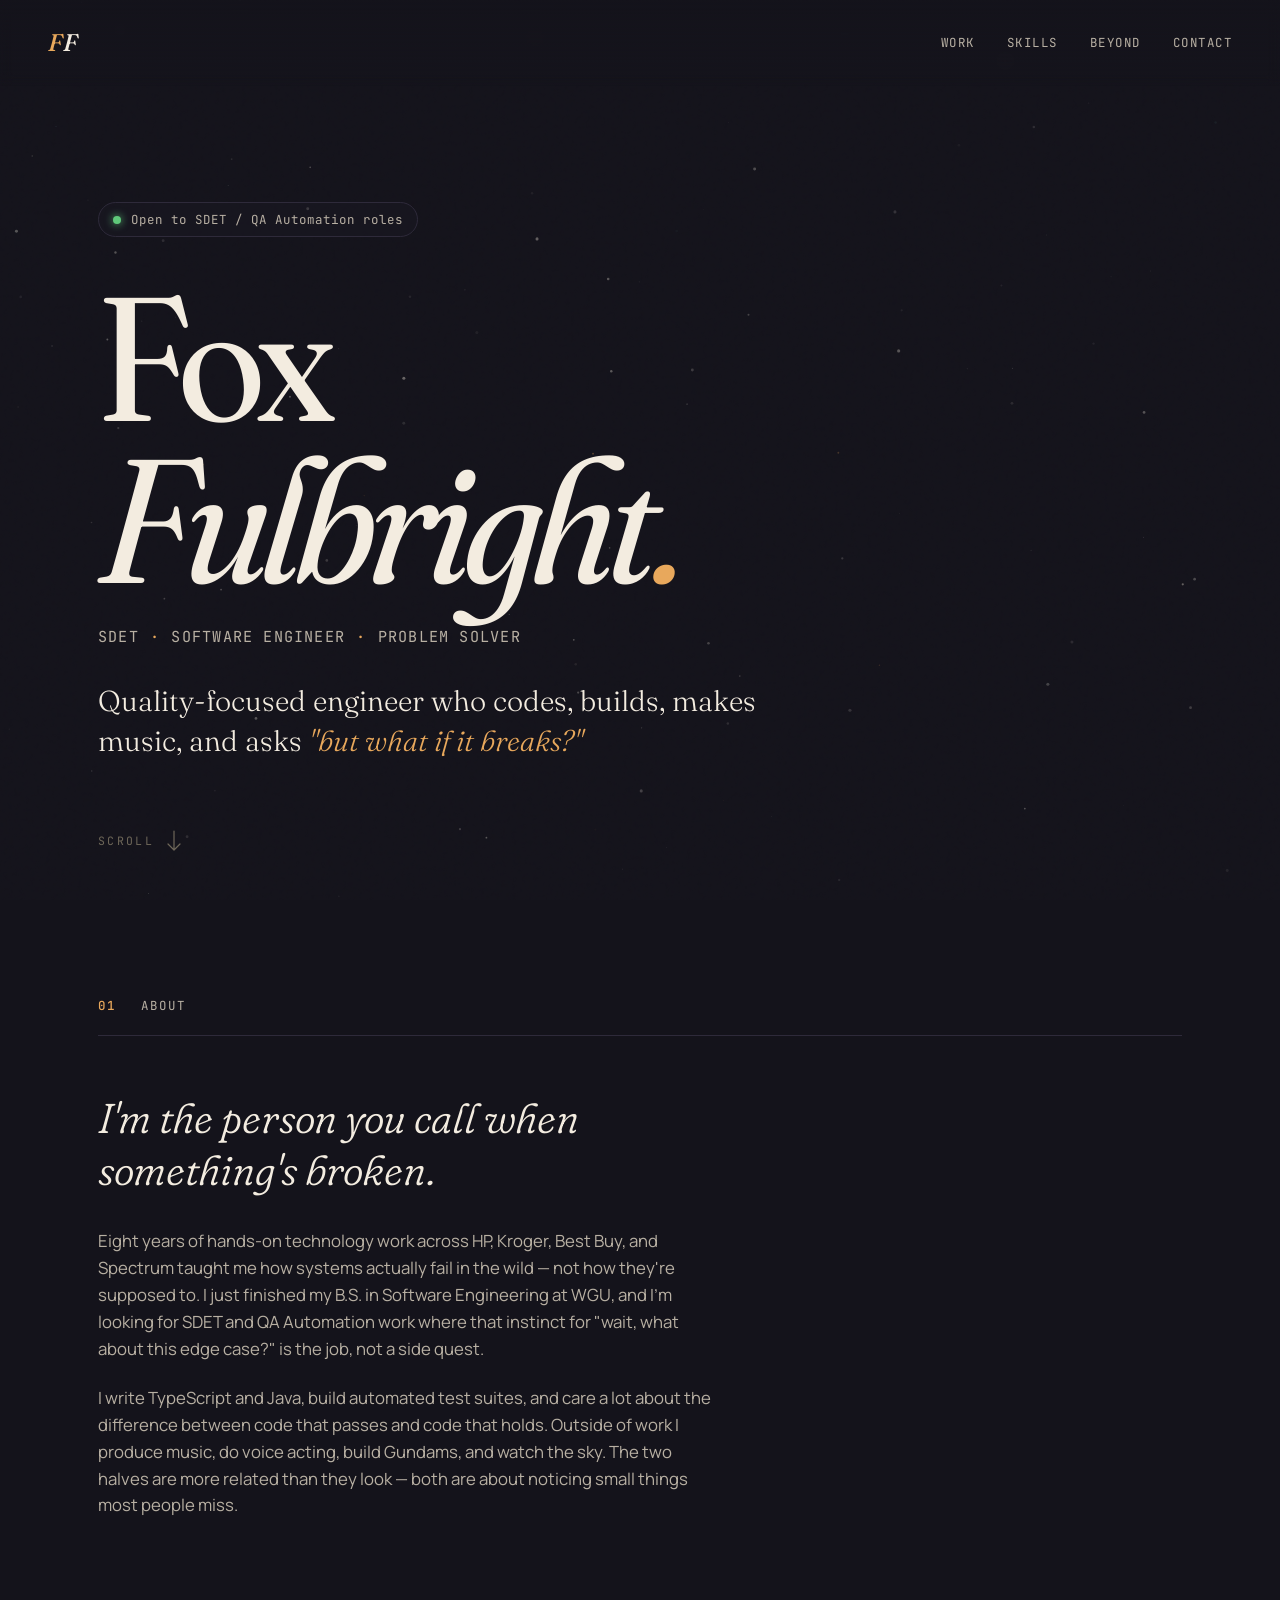
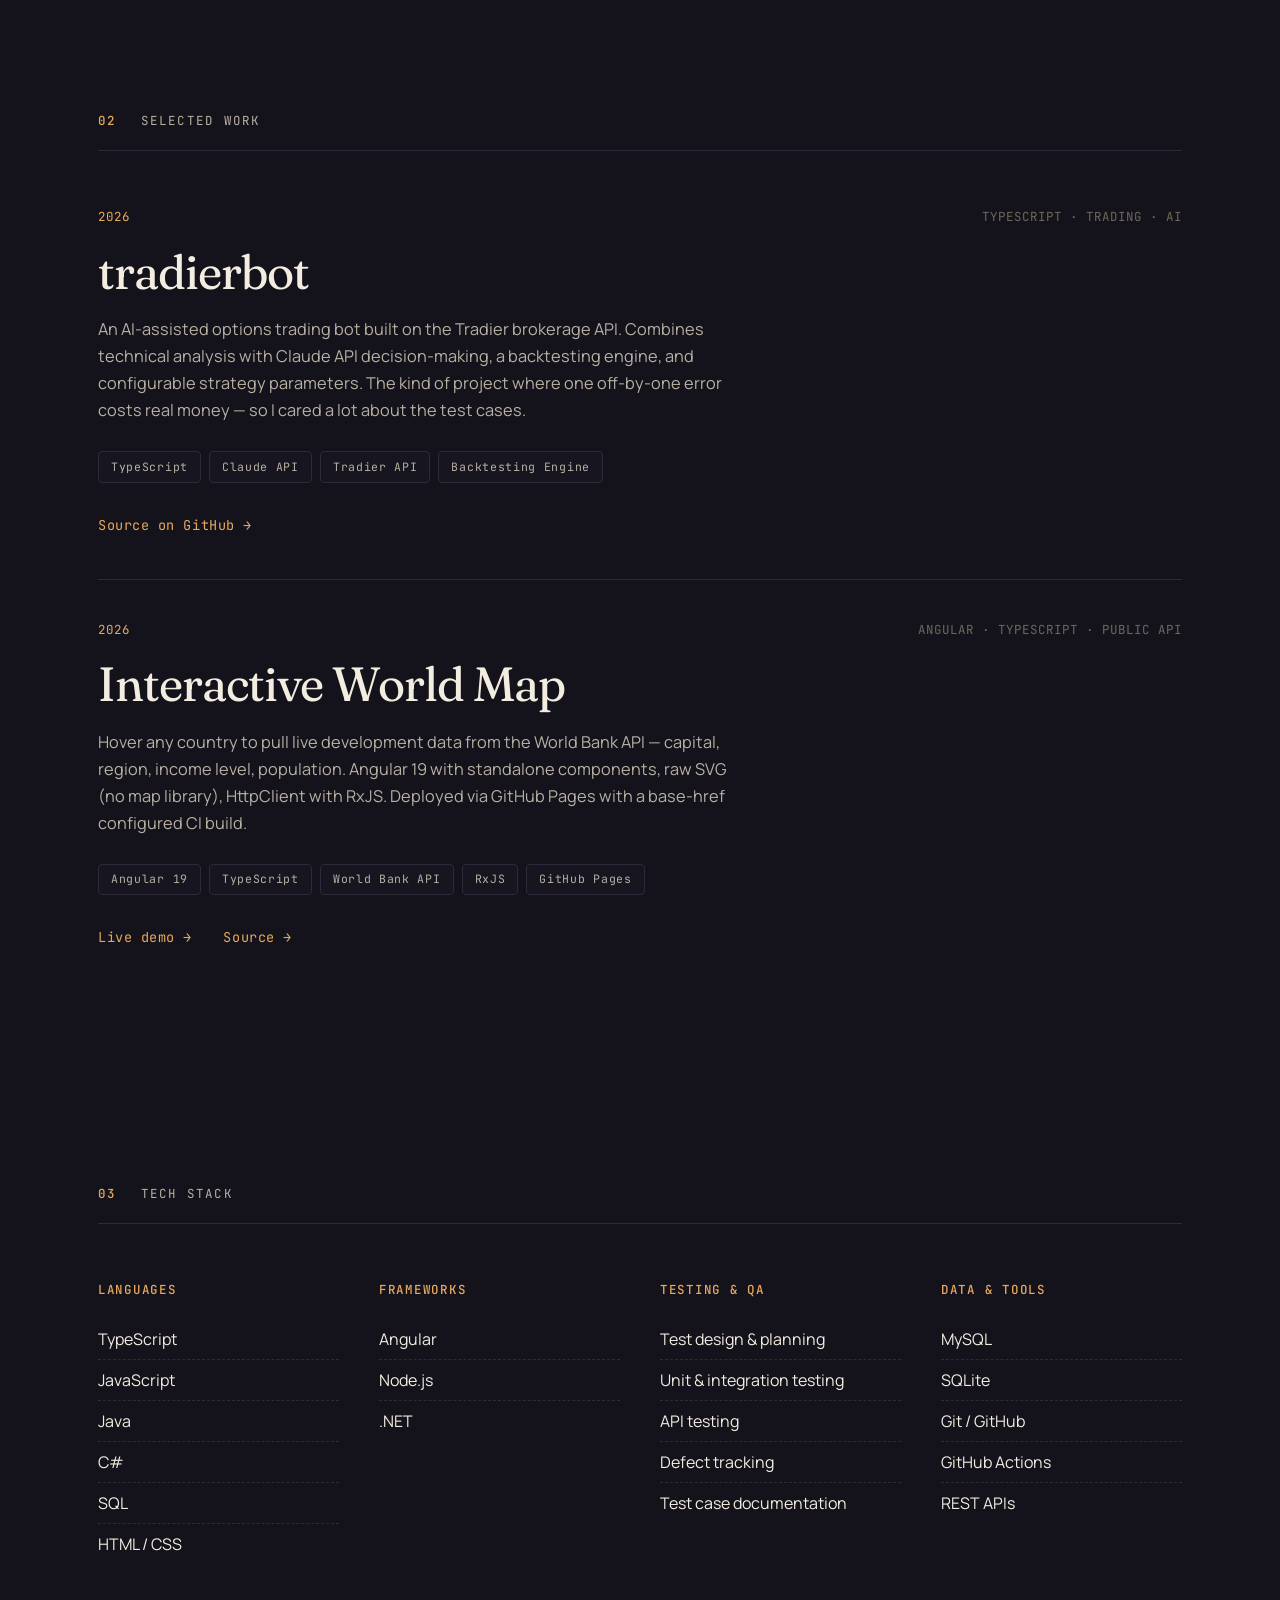
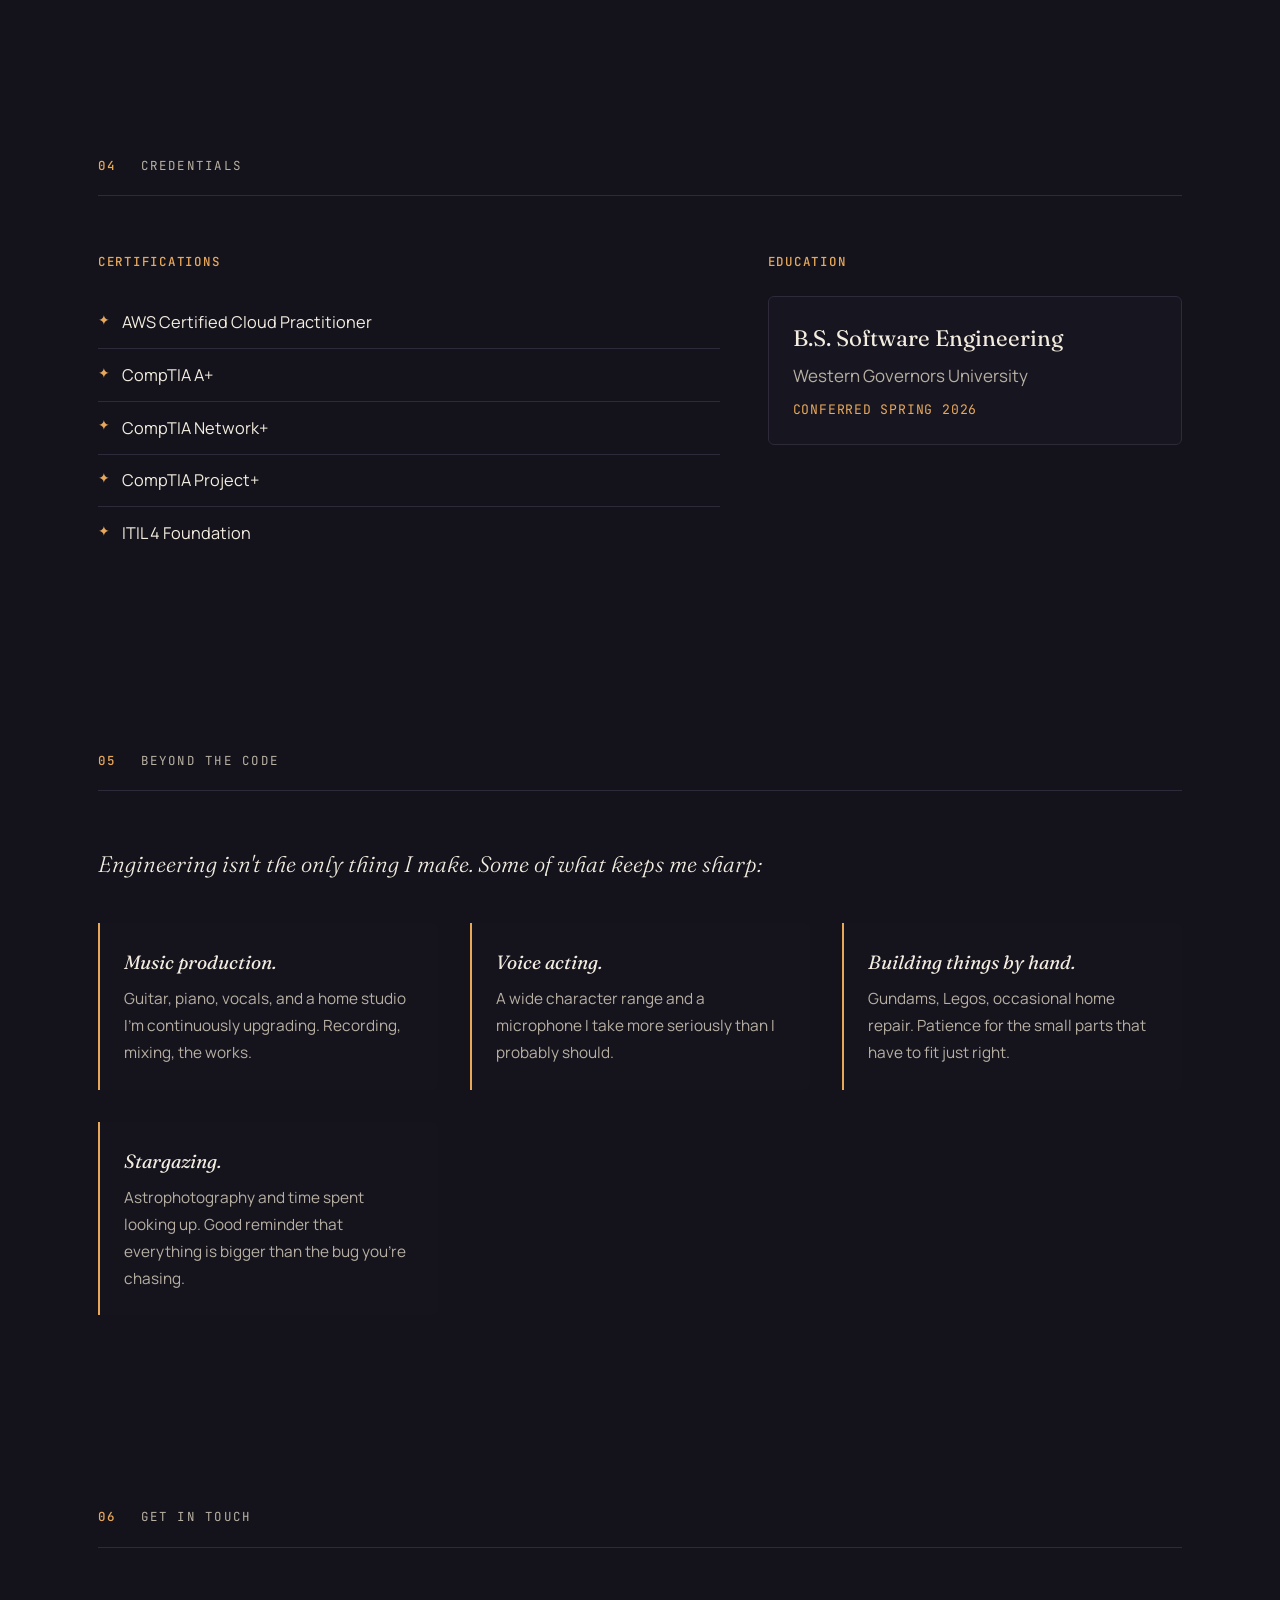
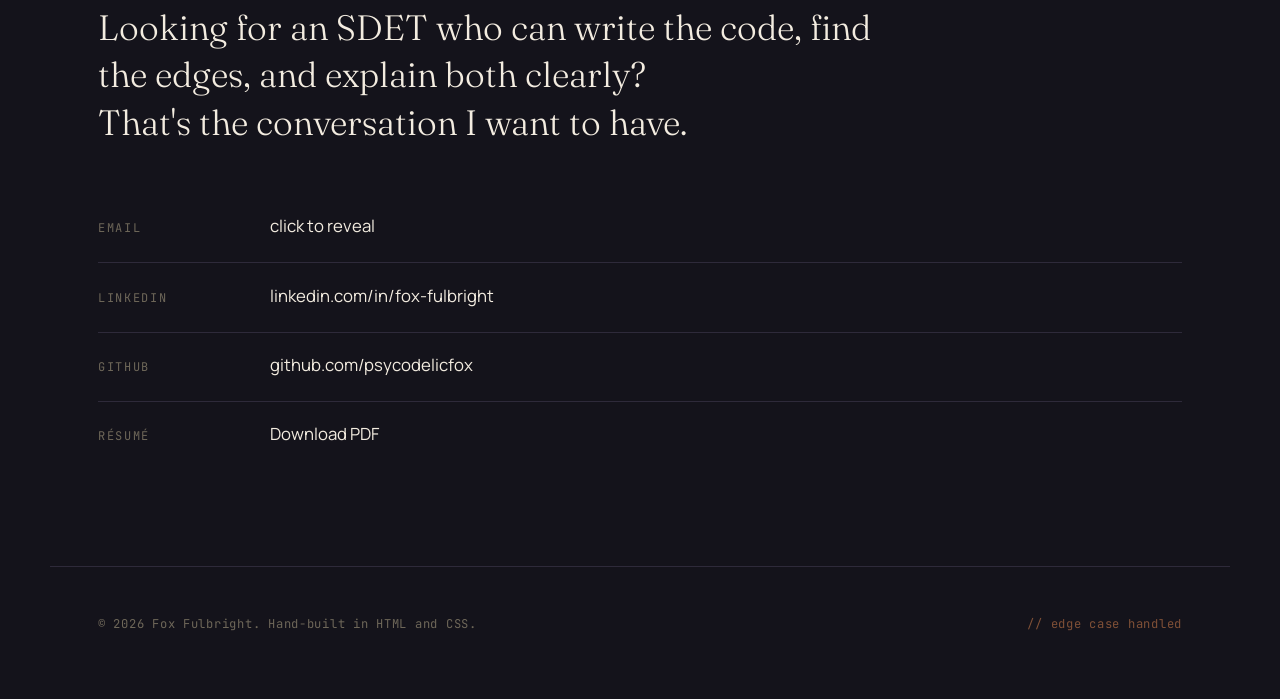
==== index.html @ 72cc8d47 "Initial commit: portfolio site" ====
<!DOCTYPE html>
<html lang="en">
<head>
<meta charset="UTF-8">
<meta name="viewport" content="width=device-width, initial-scale=1.0">
<title>Fox Fulbright — SDET & Software Engineer</title>
<meta name="description" content="Fox Fulbright — SDET, Software Engineer, and problem solver. Currently looking for SDET / QA Automation roles. Based in Kentucky, open to remote.">
<meta name="author" content="Fox Fulbright">

<!-- Open Graph for shares -->
<meta property="og:title" content="Fox Fulbright — SDET & Software Engineer">
<meta property="og:description" content="Quality-focused engineer who codes, builds, makes music, and asks 'but what if it breaks?'">
<meta property="og:type" content="website">
<meta property="og:url" content="https://psycodelicfox.github.io/">

<link rel="preconnect" href="https://fonts.googleapis.com">
<link rel="preconnect" href="https://fonts.gstatic.com" crossorigin>
<link href="https://fonts.googleapis.com/css2?family=Fraunces:ital,opsz,wght,SOFT,WONK@0,9..144,300..700,0..100,0..1;1,9..144,300..700,0..100,0..1&family=Manrope:wght@300;400;500;600;700&family=JetBrains+Mono:wght@400;500&display=swap" rel="stylesheet">

<link rel="stylesheet" href="style.css">
</head>
<body>

<div class="grain" aria-hidden="true"></div>
<canvas id="stars" aria-hidden="true"></canvas>

<header class="site-header">
  <a href="#" class="mark"><span>F</span>F</a>
  <nav>
    <a href="#work">Work</a>
    <a href="#skills">Skills</a>
    <a href="#beyond">Beyond</a>
    <a href="#contact">Contact</a>
  </nav>
</header>

<main>

<!-- HERO -->
<section class="hero">
  <div class="hero-status">
    <span class="dot"></span>
    Open to SDET / QA Automation roles
  </div>
  <h1 class="hero-name">
    <span class="line">Fox</span>
    <span class="line">Fulbright<span class="period">.</span></span>
  </h1>
  <p class="hero-roles">
    <span>SDET</span><span class="sep">·</span><span>Software Engineer</span><span class="sep">·</span><span>Problem Solver</span>
  </p>
  <p class="hero-tagline">
    Quality-focused engineer who codes, builds, makes music, and asks
    <em>"but what if it breaks?"</em>
  </p>
  <div class="hero-scroll">
    <span>scroll</span>
    <svg width="14" height="22" viewBox="0 0 14 22" fill="none" xmlns="http://www.w3.org/2000/svg" aria-hidden="true">
      <path d="M7 1V20M7 20L1 14M7 20L13 14" stroke="currentColor" stroke-width="1.2" stroke-linecap="round"/>
    </svg>
  </div>
</section>

<!-- ABOUT -->
<section class="about" id="about">
  <div class="section-label">
    <span class="num">01</span>
    <span>About</span>
  </div>
  <div class="about-body">
    <p class="lede">
      I'm the person you call when something's broken.
    </p>
    <p>
      Eight years of hands-on technology work across HP, Kroger, Best Buy, and Spectrum taught me how systems actually fail in the wild — not how they're supposed to. I just finished my B.S. in Software Engineering at WGU, and I'm looking for SDET and QA Automation work where that instinct for "wait, what about this edge case?" is the job, not a side quest.
    </p>
    <p>
      I write TypeScript and Java, build automated test suites, and care a lot about the difference between code that passes and code that holds. Outside of work I produce music, do voice acting, build Gundams, and watch the sky. The two halves are more related than they look — both are about noticing small things most people miss.
    </p>
  </div>
</section>

<!-- WORK -->
<section class="work" id="work">
  <div class="section-label">
    <span class="num">02</span>
    <span>Selected Work</span>
  </div>

  <article class="project">
    <div class="project-meta">
      <span class="project-year">2026</span>
      <span class="project-tag">TypeScript · Trading · AI</span>
    </div>
    <h3 class="project-title">tradierbot</h3>
    <p class="project-blurb">
      An AI-assisted options trading bot built on the Tradier brokerage API. Combines technical analysis with Claude API decision-making, a backtesting engine, and configurable strategy parameters. The kind of project where one off-by-one error costs real money — so I cared a lot about the test cases.
    </p>
    <ul class="project-stack">
      <li>TypeScript</li>
      <li>Claude API</li>
      <li>Tradier API</li>
      <li>Backtesting Engine</li>
    </ul>
    <div class="project-links">
      <a href="https://github.com/psycodelicfox/tradierbot" class="link-arrow">Source on GitHub <span>→</span></a>
    </div>
  </article>

  <article class="project">
    <div class="project-meta">
      <span class="project-year">2026</span>
      <span class="project-tag">Angular · TypeScript · Public API</span>
    </div>
    <h3 class="project-title">Interactive World Map</h3>
    <p class="project-blurb">
      Hover any country to pull live development data from the World Bank API — capital, region, income level, population. Angular 19 with standalone components, raw SVG (no map library), HttpClient with RxJS. Deployed via GitHub Pages with a base-href configured CI build.
    </p>
    <ul class="project-stack">
      <li>Angular 19</li>
      <li>TypeScript</li>
      <li>World Bank API</li>
      <li>RxJS</li>
      <li>GitHub Pages</li>
    </ul>
    <div class="project-links">
      <a href="https://psycodelicfox.github.io/interactive-world-map/" class="link-arrow">Live demo <span>→</span></a>
      <a href="https://github.com/psycodelicfox/interactive-world-map" class="link-arrow">Source <span>→</span></a>
    </div>
  </article>
</section>

<!-- SKILLS -->
<section class="skills" id="skills">
  <div class="section-label">
    <span class="num">03</span>
    <span>Tech Stack</span>
  </div>
  <div class="skills-grid">
    <div class="skill-col">
      <h4>Languages</h4>
      <ul>
        <li>TypeScript</li>
        <li>JavaScript</li>
        <li>Java</li>
        <li>C#</li>
        <li>SQL</li>
        <li>HTML / CSS</li>
      </ul>
    </div>
    <div class="skill-col">
      <h4>Frameworks</h4>
      <ul>
        <li>Angular</li>
        <li>Node.js</li>
        <li>.NET</li>
      </ul>
    </div>
    <div class="skill-col">
      <h4>Testing & QA</h4>
      <ul>
        <li>Test design &amp; planning</li>
        <li>Unit &amp; integration testing</li>
        <li>API testing</li>
        <li>Defect tracking</li>
        <li>Test case documentation</li>
      </ul>
    </div>
    <div class="skill-col">
      <h4>Data & Tools</h4>
      <ul>
        <li>MySQL</li>
        <li>SQLite</li>
        <li>Git / GitHub</li>
        <li>GitHub Actions</li>
        <li>REST APIs</li>
      </ul>
    </div>
  </div>
</section>

<!-- CERTS + EDUCATION -->
<section class="credentials" id="credentials">
  <div class="section-label">
    <span class="num">04</span>
    <span>Credentials</span>
  </div>
  <div class="credentials-wrap">
    <div class="credentials-col">
      <h4>Certifications</h4>
      <ul class="cert-list">
        <li><span class="cert-name">AWS Certified Cloud Practitioner</span></li>
        <li><span class="cert-name">CompTIA A+</span></li>
        <li><span class="cert-name">CompTIA Network+</span></li>
        <li><span class="cert-name">CompTIA Project+</span></li>
        <li><span class="cert-name">ITIL 4 Foundation</span></li>
      </ul>
    </div>
    <div class="credentials-col">
      <h4>Education</h4>
      <div class="edu-block">
        <p class="edu-degree">B.S. Software Engineering</p>
        <p class="edu-school">Western Governors University</p>
        <p class="edu-year">Conferred Spring 2026</p>
      </div>
    </div>
  </div>
</section>

<!-- BEYOND -->
<section class="beyond" id="beyond">
  <div class="section-label">
    <span class="num">05</span>
    <span>Beyond the Code</span>
  </div>
  <div class="beyond-body">
    <p>
      Engineering isn't the only thing I make. Some of what keeps me sharp:
    </p>
    <ul class="beyond-list">
      <li>
        <span class="beyond-label">Music production.</span>
        <span>Guitar, piano, vocals, and a home studio I'm continuously upgrading. Recording, mixing, the works.</span>
      </li>
      <li>
        <span class="beyond-label">Voice acting.</span>
        <span>A wide character range and a microphone I take more seriously than I probably should.</span>
      </li>
      <li>
        <span class="beyond-label">Building things by hand.</span>
        <span>Gundams, Legos, occasional home repair. Patience for the small parts that have to fit just right.</span>
      </li>
      <li>
        <span class="beyond-label">Stargazing.</span>
        <span>Astrophotography and time spent looking up. Good reminder that everything is bigger than the bug you're chasing.</span>
      </li>
    </ul>
  </div>
</section>

<!-- CONTACT -->
<section class="contact" id="contact">
  <div class="section-label">
    <span class="num">06</span>
    <span>Get in Touch</span>
  </div>
  <div class="contact-body">
    <p class="contact-lede">
      Looking for an SDET who can write the code, find the edges, and explain both clearly?
      <br>That's the conversation I want to have.
    </p>
    <ul class="contact-links">
      <li>
        <span class="contact-label">Email</span>
        <a href="#" id="email-link" data-user="foxfulbright+job" data-domain="gmail.com">
          <span class="email-display">click to reveal</span>
        </a>
      </li>
      <li>
        <span class="contact-label">LinkedIn</span>
        <a href="https://www.linkedin.com/in/fox-fulbright" target="_blank" rel="noopener">linkedin.com/in/fox-fulbright</a>
      </li>
      <li>
        <span class="contact-label">GitHub</span>
        <a href="https://github.com/psycodelicfox" target="_blank" rel="noopener">github.com/psycodelicfox</a>
      </li>
      <li>
        <span class="contact-label">Résumé</span>
        <a href="Fox_Fulbright_Resume.pdf" target="_blank" rel="noopener">Download PDF</a>
      </li>
    </ul>
  </div>
</section>

</main>

<footer class="site-footer">
  <p>© <span id="year">2026</span> Fox Fulbright. Hand-built in HTML and CSS.</p>
  <p class="footer-easter">// edge case handled</p>
</footer>

<script src="script.js"></script>
</body>
</html>
---- style.css ----
/* ============================================
   Fox Fulbright — Portfolio
   Editorial × Dusk aesthetic
   ============================================ */

:root {
  /* Dusk palette - warm dark, never pure black */
  --bg: #14131b;
  --bg-elevated: #1c1a26;
  --ink: #f3ece0;
  --ink-dim: #b8b0a3;
  --ink-faint: #6e6759;
  --rule: #2e2a3a;

  /* Accents */
  --amber: #e8a85c;
  --amber-soft: #c97a4a;
  --teal: #6ba8a9;
  --rose: #c98c8c;

  /* Type */
  --display: "Fraunces", "Times New Roman", serif;
  --body: "Manrope", -apple-system, sans-serif;
  --mono: "JetBrains Mono", "Consolas", monospace;

  /* Rhythm */
  --max: 1180px;
  --gutter: clamp(1.25rem, 4vw, 3rem);
}

* { box-sizing: border-box; margin: 0; padding: 0; }

html { scroll-behavior: smooth; }

body {
  font-family: var(--body);
  font-weight: 400;
  font-size: 17px;
  line-height: 1.6;
  color: var(--ink);
  background: var(--bg);
  overflow-x: hidden;
  position: relative;
  min-height: 100vh;
}

::selection { background: var(--amber); color: var(--bg); }

/* Subtle grain overlay */
.grain {
  position: fixed;
  inset: 0;
  pointer-events: none;
  z-index: 1;
  opacity: 0.04;
  background-image: url("data:image/svg+xml,%3Csvg viewBox='0 0 200 200' xmlns='http://www.w3.org/2000/svg'%3E%3Cfilter id='n'%3E%3CfeTurbulence type='fractalNoise' baseFrequency='0.85' numOctaves='2' stitchTiles='stitch'/%3E%3C/filter%3E%3Crect width='100%25' height='100%25' filter='url(%23n)' opacity='0.9'/%3E%3C/svg%3E");
  mix-blend-mode: overlay;
}

/* Starfield canvas - drawn by JS */
#stars {
  position: fixed;
  inset: 0;
  z-index: 0;
  pointer-events: none;
  opacity: 0.5;
}

/* ============================================
   Header
   ============================================ */

.site-header {
  position: fixed;
  top: 0; left: 0; right: 0;
  z-index: 100;
  display: flex;
  justify-content: space-between;
  align-items: center;
  padding: 1.5rem var(--gutter);
  background: linear-gradient(to bottom, rgba(20,19,27,0.85), rgba(20,19,27,0));
  backdrop-filter: blur(6px);
  -webkit-backdrop-filter: blur(6px);
}

.mark {
  font-family: var(--display);
  font-weight: 500;
  font-size: 1.5rem;
  letter-spacing: -0.02em;
  color: var(--ink);
  text-decoration: none;
  font-style: italic;
}

.mark span { color: var(--amber); }

.site-header nav {
  display: flex;
  gap: 2rem;
}

.site-header nav a {
  font-family: var(--mono);
  font-size: 0.78rem;
  text-transform: uppercase;
  letter-spacing: 0.12em;
  color: var(--ink-dim);
  text-decoration: none;
  transition: color 0.25s ease;
}

.site-header nav a:hover { color: var(--amber); }

@media (max-width: 600px) {
  .site-header nav { gap: 1.1rem; }
  .site-header nav a { font-size: 0.7rem; }
}

/* ============================================
   Hero
   ============================================ */

.hero {
  position: relative;
  z-index: 2;
  min-height: 100vh;
  padding: 8rem var(--gutter) 4rem;
  max-width: var(--max);
  margin: 0 auto;
  display: flex;
  flex-direction: column;
  justify-content: center;
}

.hero-status {
  display: inline-flex;
  align-items: center;
  gap: 0.6rem;
  font-family: var(--mono);
  font-size: 0.78rem;
  letter-spacing: 0.08em;
  color: var(--ink-dim);
  margin-bottom: 2.5rem;
  padding: 0.4rem 0.9rem;
  border: 1px solid var(--rule);
  border-radius: 999px;
  width: fit-content;
  background: rgba(28,26,38,0.4);
  animation: fadeUp 0.7s ease 0.1s both;
}

.dot {
  width: 8px;
  height: 8px;
  background: #5fc97a;
  border-radius: 50%;
  box-shadow: 0 0 8px #5fc97a;
  animation: pulse 2s ease-in-out infinite;
}

@keyframes pulse {
  0%, 100% { opacity: 1; }
  50% { opacity: 0.4; }
}

.hero-name {
  font-family: var(--display);
  font-weight: 400;
  font-size: clamp(4rem, 14vw, 11rem);
  line-height: 0.92;
  letter-spacing: -0.04em;
  color: var(--ink);
  margin-bottom: 1.5rem;
  font-variation-settings: "SOFT" 50, "WONK" 1;
}

.hero-name .line {
  display: block;
  animation: fadeUp 0.9s ease both;
}

.hero-name .line:nth-child(1) { animation-delay: 0.15s; }
.hero-name .line:nth-child(2) { animation-delay: 0.3s; font-style: italic; }

.hero-name .period { color: var(--amber); }

.hero-roles {
  font-family: var(--mono);
  font-size: 0.95rem;
  letter-spacing: 0.08em;
  text-transform: uppercase;
  color: var(--ink-dim);
  margin-bottom: 2rem;
  animation: fadeUp 0.9s ease 0.45s both;
}

.hero-roles .sep {
  color: var(--amber);
  margin: 0 0.7rem;
}

.hero-tagline {
  font-family: var(--display);
  font-size: clamp(1.3rem, 2.6vw, 1.8rem);
  font-weight: 300;
  line-height: 1.4;
  max-width: 38ch;
  color: var(--ink);
  animation: fadeUp 0.9s ease 0.6s both;
}

.hero-tagline em {
  font-style: italic;
  color: var(--amber);
}

.hero-scroll {
  position: absolute;
  bottom: 3rem;
  left: var(--gutter);
  display: flex;
  align-items: center;
  gap: 0.8rem;
  font-family: var(--mono);
  font-size: 0.72rem;
  letter-spacing: 0.2em;
  text-transform: uppercase;
  color: var(--ink-faint);
  animation: fadeUp 0.9s ease 1s both;
}

.hero-scroll svg {
  animation: scrollHint 2.5s ease-in-out infinite;
}

@keyframes scrollHint {
  0%, 100% { transform: translateY(0); opacity: 0.5; }
  50% { transform: translateY(6px); opacity: 1; }
}

@keyframes fadeUp {
  from { opacity: 0; transform: translateY(20px); }
  to { opacity: 1; transform: translateY(0); }
}

/* ============================================
   Section Shared
   ============================================ */

section {
  position: relative;
  z-index: 2;
  max-width: var(--max);
  margin: 0 auto;
  padding: 6rem var(--gutter);
}

.section-label {
  display: flex;
  align-items: baseline;
  gap: 1.5rem;
  margin-bottom: 3.5rem;
  font-family: var(--mono);
  font-size: 0.78rem;
  letter-spacing: 0.18em;
  text-transform: uppercase;
  color: var(--ink-dim);
  border-bottom: 1px solid var(--rule);
  padding-bottom: 1.2rem;
}

.section-label .num {
  color: var(--amber);
  font-weight: 500;
}

/* ============================================
   About
   ============================================ */

.about-body {
  max-width: 62ch;
}

.about-body .lede {
  font-family: var(--display);
  font-size: clamp(1.8rem, 4vw, 2.6rem);
  font-weight: 300;
  font-style: italic;
  line-height: 1.25;
  color: var(--ink);
  margin-bottom: 2rem;
  font-variation-settings: "SOFT" 100;
}

.about-body p {
  margin-bottom: 1.4rem;
  color: var(--ink-dim);
  font-size: 1.05rem;
}

.about-body p:last-child { margin-bottom: 0; }

/* ============================================
   Work
   ============================================ */

.project {
  display: grid;
  grid-template-columns: 1fr;
  gap: 1.2rem;
  padding: 2.5rem 0;
  border-top: 1px solid var(--rule);
}

.project:first-of-type { border-top: none; padding-top: 0; }

.project-meta {
  display: flex;
  justify-content: space-between;
  font-family: var(--mono);
  font-size: 0.78rem;
  letter-spacing: 0.08em;
  text-transform: uppercase;
  color: var(--ink-faint);
}

.project-year { color: var(--amber); }

.project-title {
  font-family: var(--display);
  font-weight: 400;
  font-size: clamp(2rem, 5vw, 3rem);
  line-height: 1.05;
  letter-spacing: -0.02em;
  color: var(--ink);
  font-variation-settings: "SOFT" 30, "WONK" 1;
}

.project-blurb {
  max-width: 65ch;
  color: var(--ink-dim);
  font-size: 1.02rem;
  line-height: 1.65;
}

.project-stack {
  list-style: none;
  display: flex;
  flex-wrap: wrap;
  gap: 0.5rem;
  margin-top: 0.5rem;
}

.project-stack li {
  font-family: var(--mono);
  font-size: 0.72rem;
  letter-spacing: 0.06em;
  padding: 0.35rem 0.75rem;
  border: 1px solid var(--rule);
  border-radius: 4px;
  color: var(--ink-dim);
  background: rgba(28,26,38,0.4);
}

.project-links {
  display: flex;
  gap: 2rem;
  margin-top: 0.8rem;
  flex-wrap: wrap;
}

.link-arrow {
  font-family: var(--mono);
  font-size: 0.85rem;
  letter-spacing: 0.04em;
  color: var(--amber);
  text-decoration: none;
  border-bottom: 1px solid transparent;
  padding-bottom: 2px;
  transition: border-color 0.25s ease, color 0.25s ease;
  display: inline-flex;
  align-items: center;
  gap: 0.5rem;
}

.link-arrow span {
  transition: transform 0.25s ease;
  display: inline-block;
}

.link-arrow:hover {
  border-bottom-color: var(--amber);
  color: var(--amber);
}

.link-arrow:hover span {
  transform: translateX(4px);
}

/* ============================================
   Skills Grid
   ============================================ */

.skills-grid {
  display: grid;
  grid-template-columns: repeat(auto-fit, minmax(200px, 1fr));
  gap: 3rem 2.5rem;
}

.skill-col h4 {
  font-family: var(--mono);
  font-size: 0.78rem;
  letter-spacing: 0.14em;
  text-transform: uppercase;
  color: var(--amber);
  margin-bottom: 1.2rem;
  font-weight: 500;
}

.skill-col ul {
  list-style: none;
}

.skill-col li {
  font-family: var(--body);
  font-size: 1rem;
  color: var(--ink);
  padding: 0.45rem 0;
  border-bottom: 1px dashed var(--rule);
}

.skill-col li:last-child { border-bottom: none; }

/* ============================================
   Credentials
   ============================================ */

.credentials-wrap {
  display: grid;
  grid-template-columns: 1.5fr 1fr;
  gap: 3rem;
}

@media (max-width: 720px) {
  .credentials-wrap { grid-template-columns: 1fr; }
}

.credentials-col h4 {
  font-family: var(--mono);
  font-size: 0.78rem;
  letter-spacing: 0.14em;
  text-transform: uppercase;
  color: var(--amber);
  margin-bottom: 1.5rem;
  font-weight: 500;
}

.cert-list {
  list-style: none;
}

.cert-list li {
  padding: 0.8rem 0;
  border-bottom: 1px solid var(--rule);
  font-size: 1.02rem;
  color: var(--ink);
  position: relative;
  padding-left: 1.5rem;
}

.cert-list li::before {
  content: "✦";
  position: absolute;
  left: 0;
  top: 0.85rem;
  color: var(--amber);
  font-size: 0.85rem;
}

.cert-list li:last-child { border-bottom: none; }

.edu-block {
  padding: 1.5rem;
  border: 1px solid var(--rule);
  border-radius: 6px;
  background: rgba(28,26,38,0.4);
}

.edu-degree {
  font-family: var(--display);
  font-size: 1.4rem;
  font-weight: 400;
  color: var(--ink);
  margin-bottom: 0.3rem;
}

.edu-school {
  color: var(--ink-dim);
  margin-bottom: 0.6rem;
}

.edu-year {
  font-family: var(--mono);
  font-size: 0.82rem;
  letter-spacing: 0.06em;
  color: var(--amber);
  text-transform: uppercase;
}

/* ============================================
   Beyond
   ============================================ */

.beyond-body > p:first-child {
  font-family: var(--display);
  font-size: 1.4rem;
  font-style: italic;
  color: var(--ink);
  margin-bottom: 2.5rem;
  max-width: 50ch;
  font-weight: 300;
}

.beyond-list {
  list-style: none;
  display: grid;
  grid-template-columns: repeat(auto-fit, minmax(280px, 1fr));
  gap: 2rem;
}

.beyond-list li {
  padding: 1.5rem;
  border-left: 2px solid var(--amber);
  background: rgba(28,26,38,0.3);
  border-radius: 0 6px 6px 0;
}

.beyond-label {
  display: block;
  font-family: var(--display);
  font-size: 1.2rem;
  font-style: italic;
  color: var(--ink);
  margin-bottom: 0.4rem;
}

.beyond-list li span:last-child {
  color: var(--ink-dim);
  font-size: 0.96rem;
  line-height: 1.55;
}

/* ============================================
   Contact
   ============================================ */

.contact-lede {
  font-family: var(--display);
  font-size: clamp(1.6rem, 3vw, 2.2rem);
  font-weight: 300;
  line-height: 1.35;
  color: var(--ink);
  margin-bottom: 3rem;
  max-width: 36ch;
}

.contact-links {
  list-style: none;
  display: flex;
  flex-direction: column;
}

.contact-links li {
  display: grid;
  grid-template-columns: 140px 1fr;
  gap: 2rem;
  align-items: baseline;
  padding: 1.2rem 0;
  border-bottom: 1px solid var(--rule);
}

.contact-links li:last-child { border-bottom: none; }

@media (max-width: 600px) {
  .contact-links li {
    grid-template-columns: 1fr;
    gap: 0.3rem;
  }
}

.contact-label {
  font-family: var(--mono);
  font-size: 0.75rem;
  letter-spacing: 0.14em;
  text-transform: uppercase;
  color: var(--ink-faint);
}

.contact-links a {
  font-family: var(--body);
  font-size: 1.05rem;
  color: var(--ink);
  text-decoration: none;
  border-bottom: 1px solid transparent;
  padding-bottom: 2px;
  transition: color 0.25s ease, border-color 0.25s ease;
  width: fit-content;
}

.contact-links a:hover {
  color: var(--amber);
  border-bottom-color: var(--amber);
}

/* ============================================
   Footer
   ============================================ */

.site-footer {
  position: relative;
  z-index: 2;
  max-width: var(--max);
  margin: 0 auto;
  padding: 3rem var(--gutter) 4rem;
  border-top: 1px solid var(--rule);
  display: flex;
  justify-content: space-between;
  align-items: center;
  font-family: var(--mono);
  font-size: 0.76rem;
  letter-spacing: 0.06em;
  color: var(--ink-faint);
}

.footer-easter {
  color: var(--amber-soft);
  opacity: 0.6;
}

@media (max-width: 600px) {
  .site-footer { flex-direction: column; gap: 0.6rem; }
}
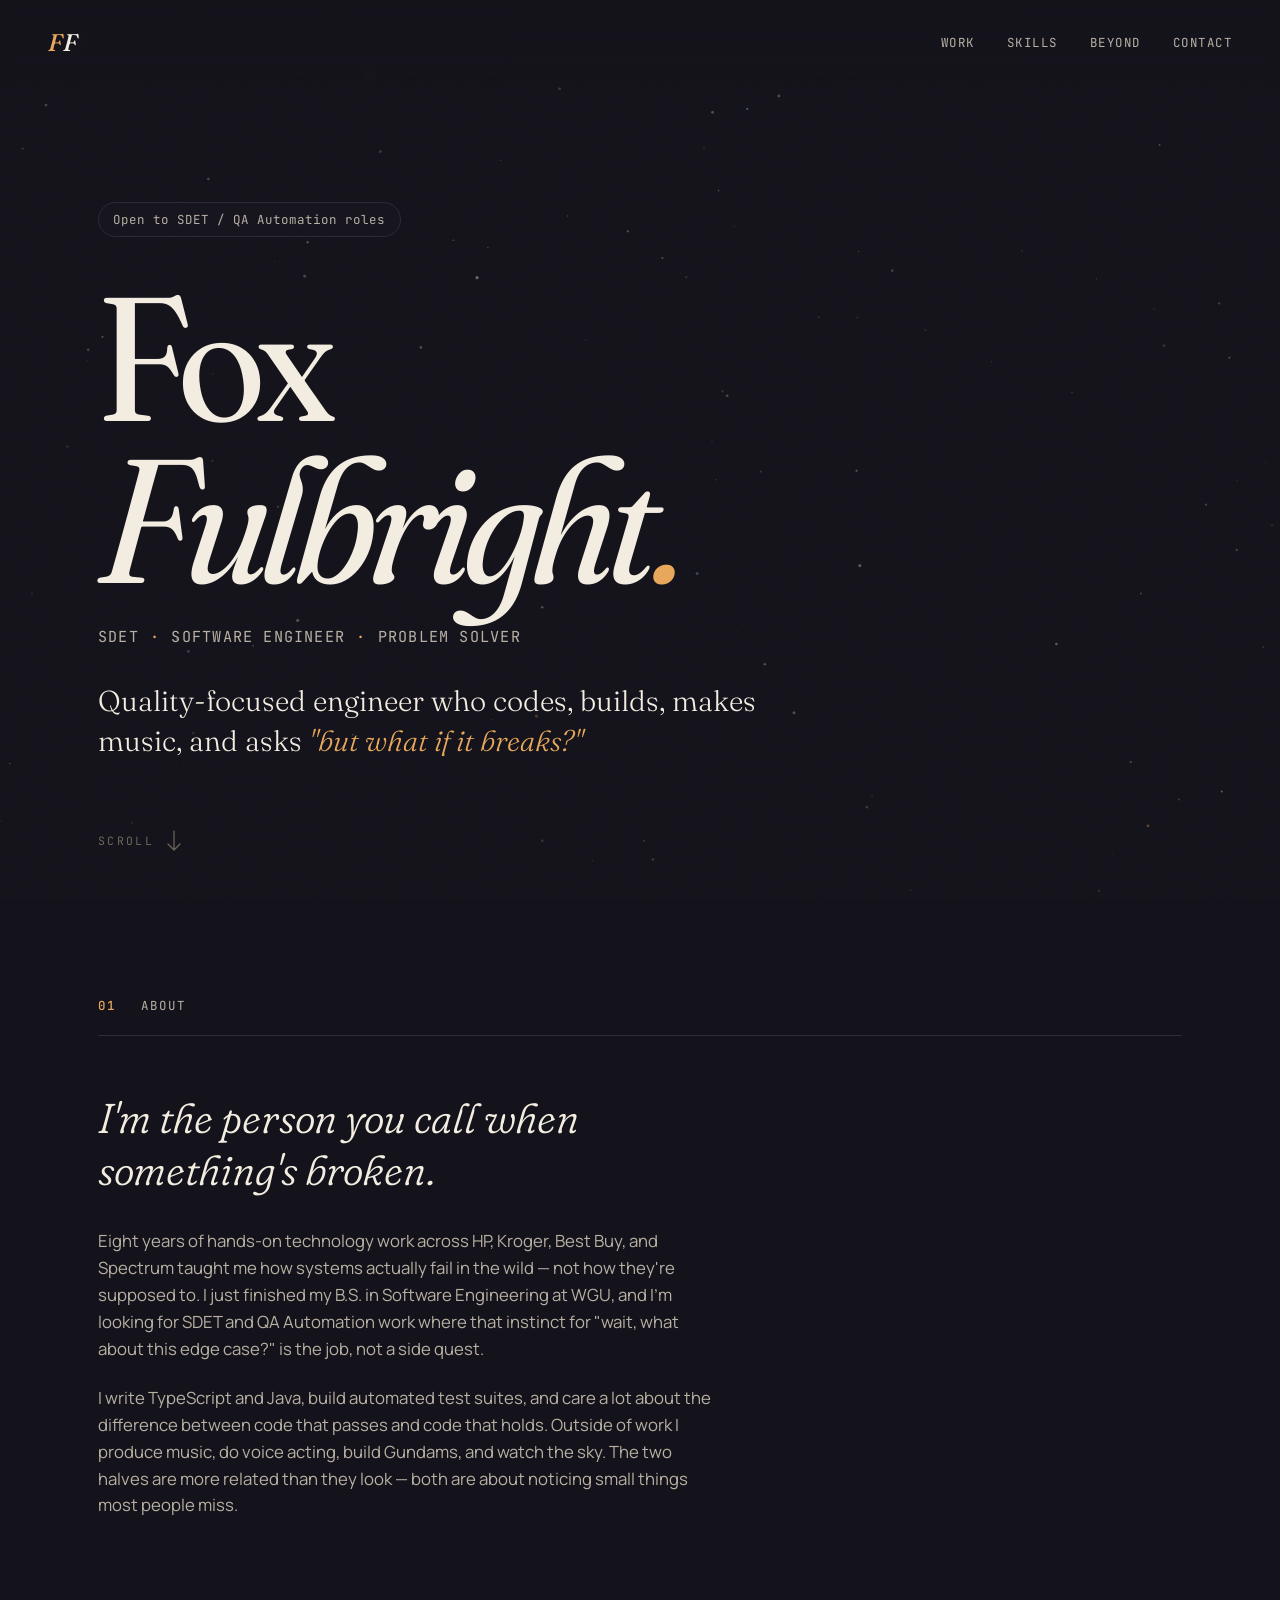
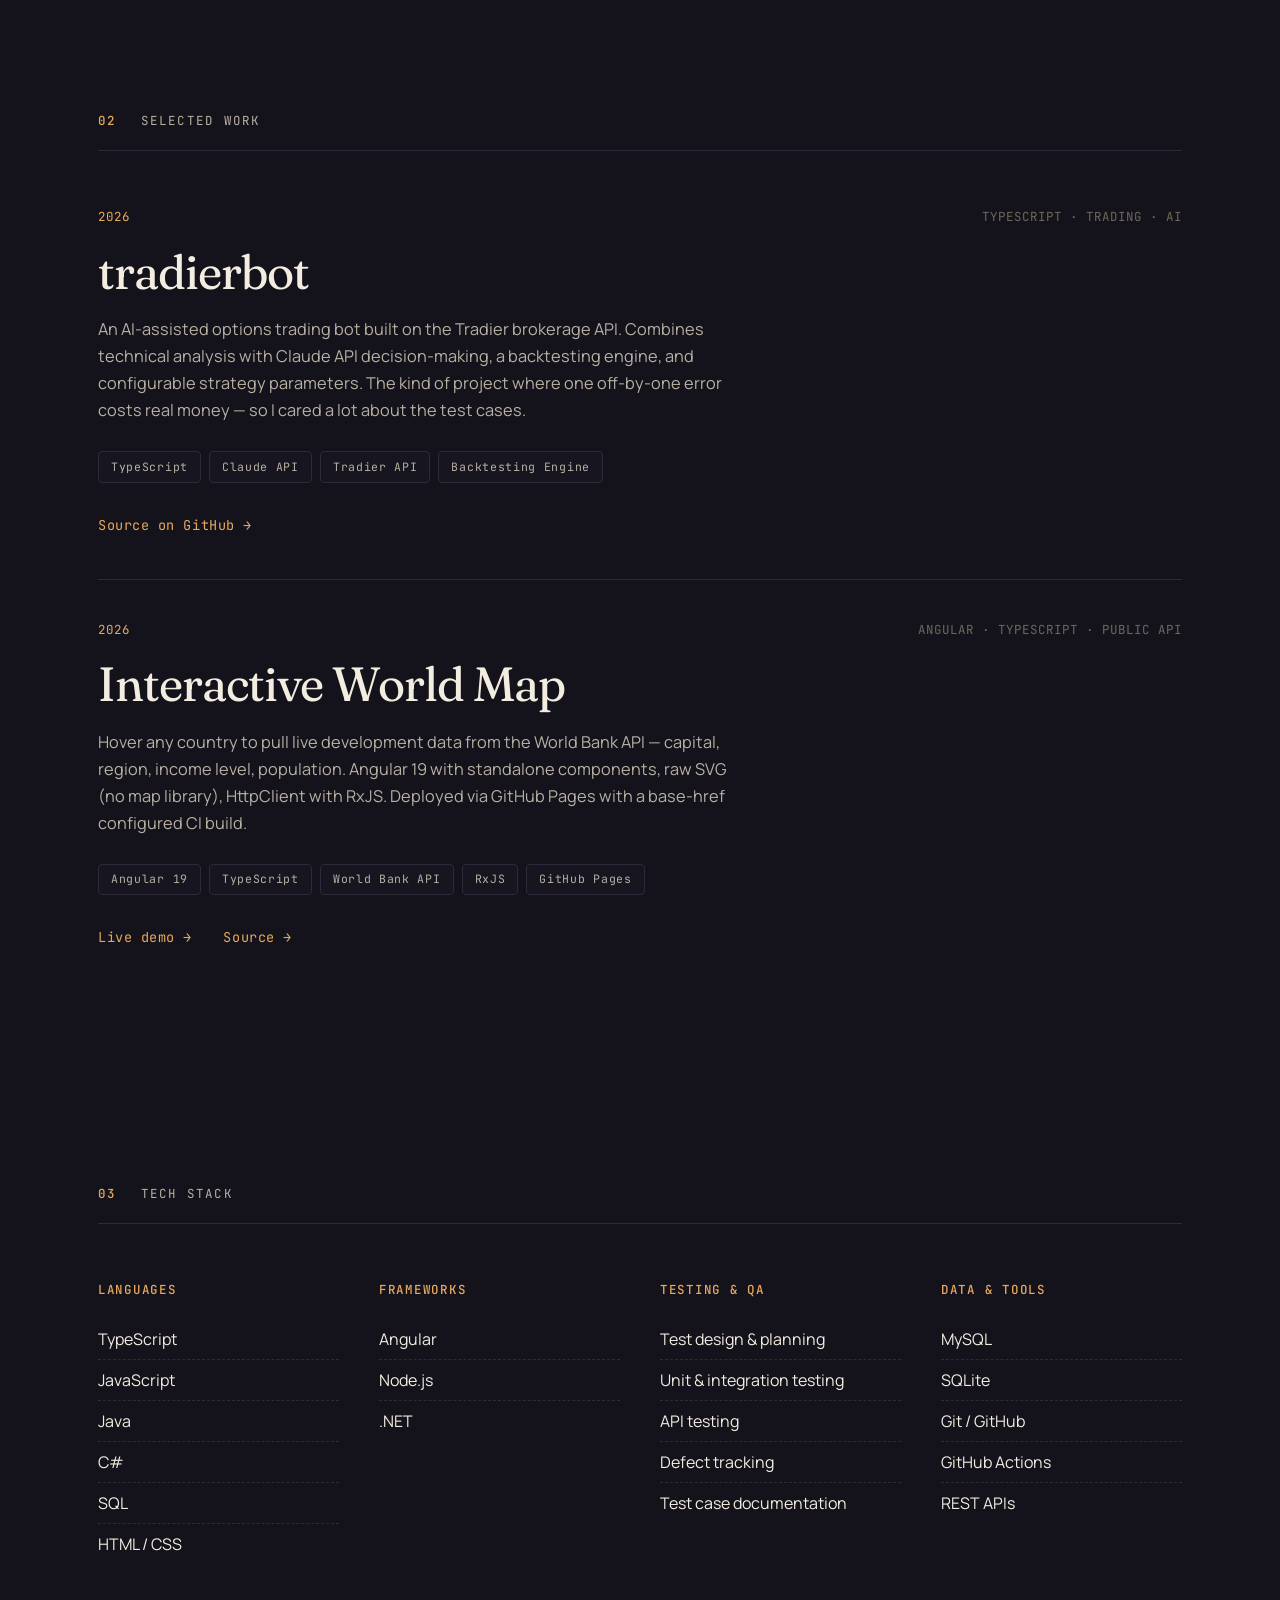
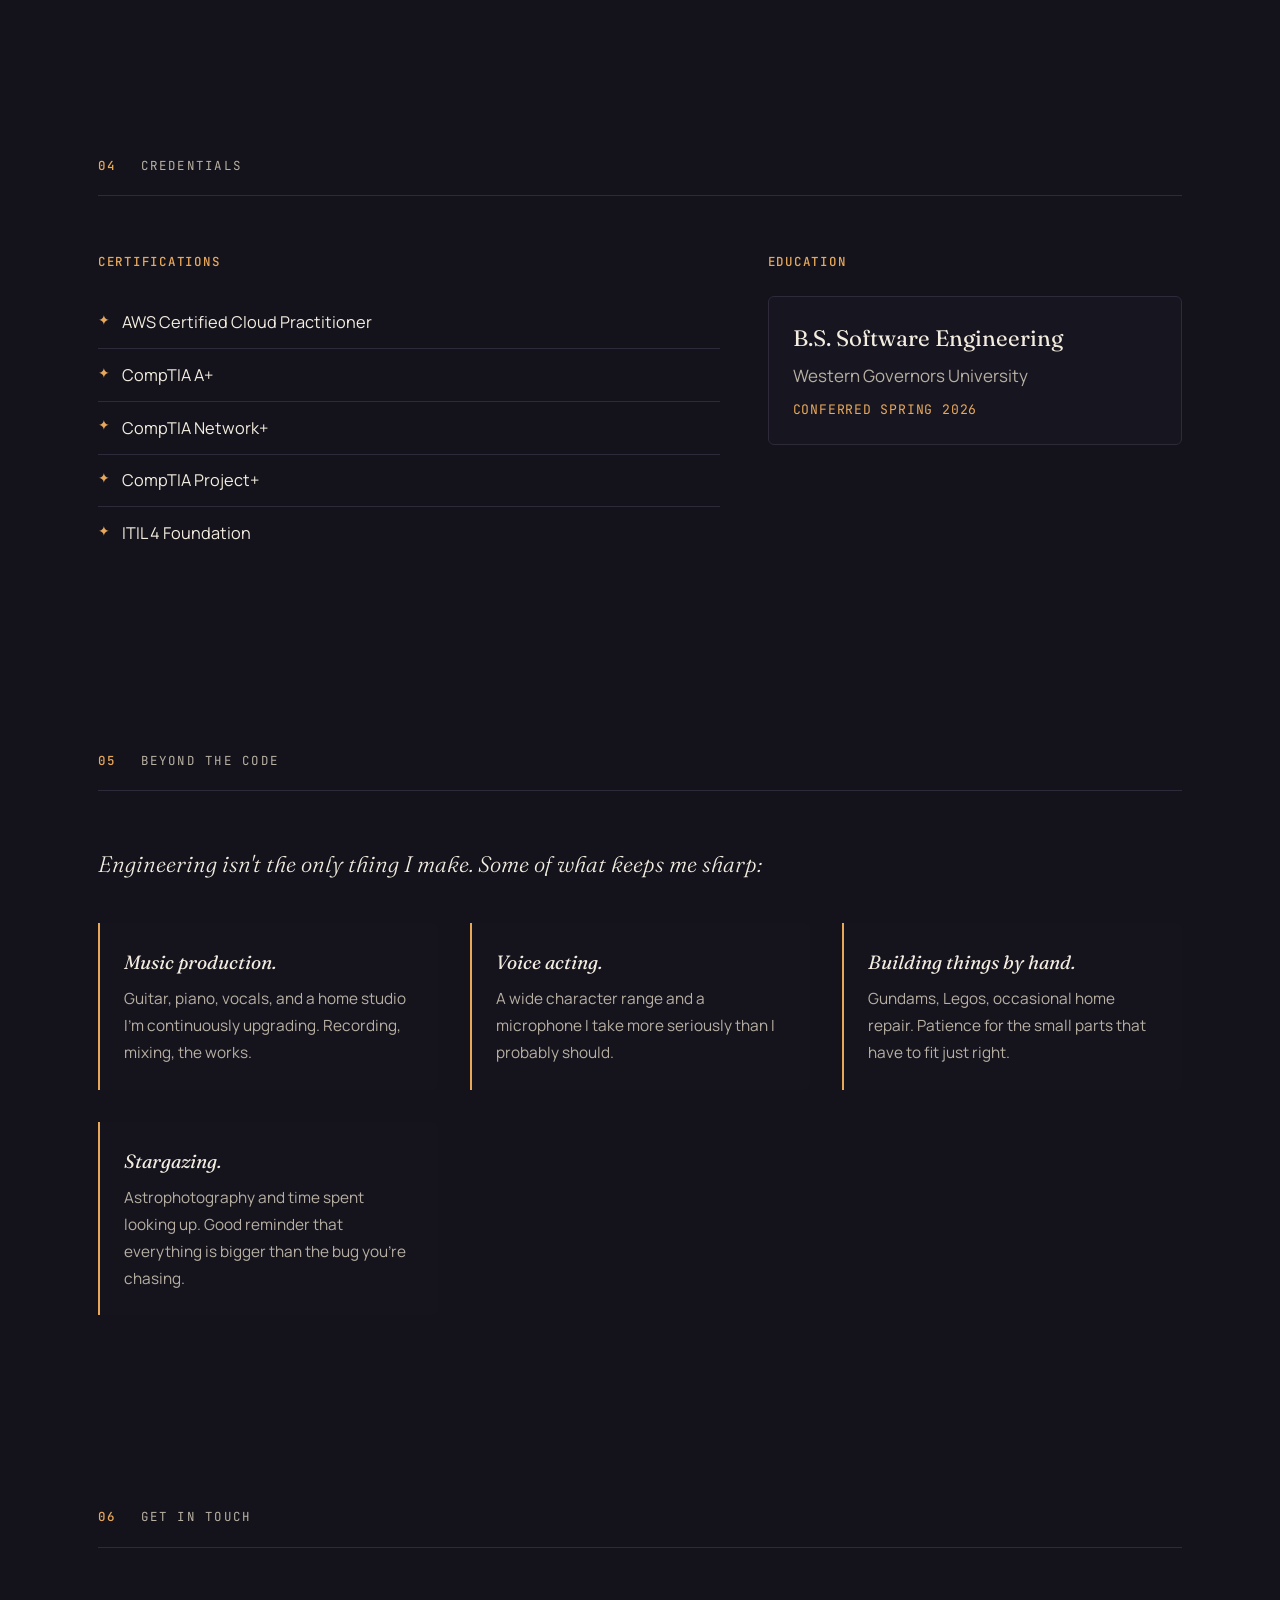
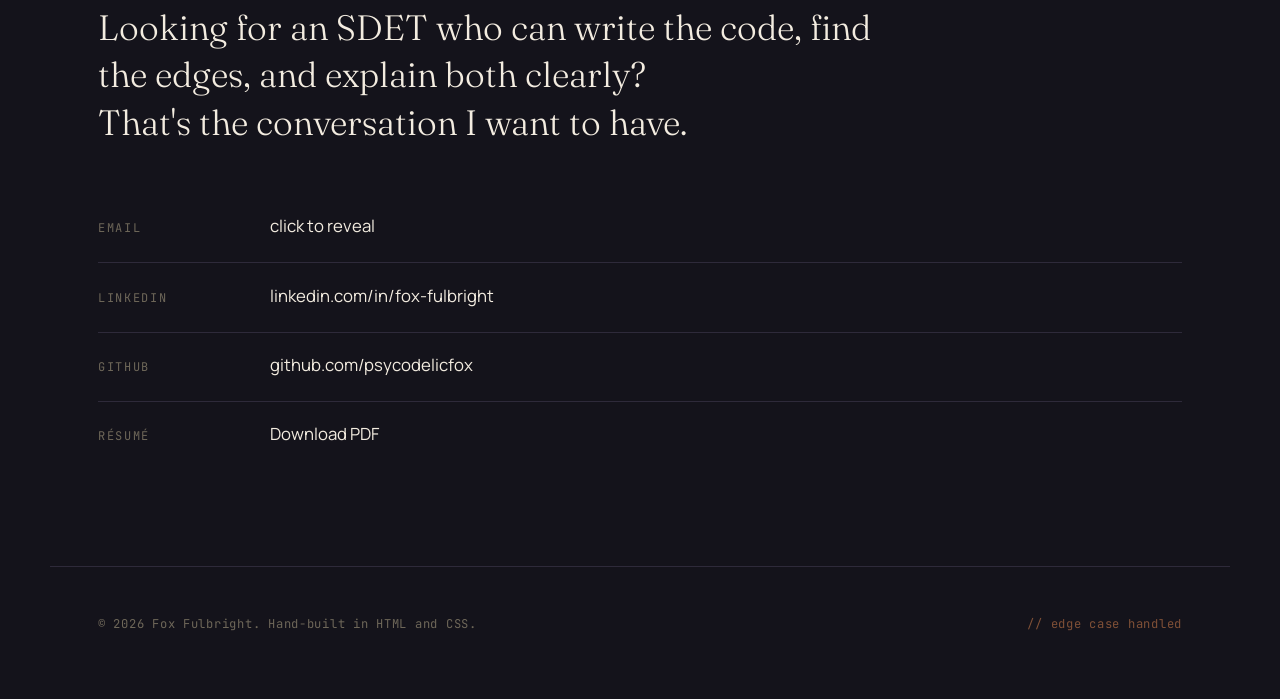
==== commit 953e7a65: "Remove status dot from hero section" ====
--- a/index.html
+++ b/index.html
@@ -39,7 +39,6 @@
 <!-- HERO -->
 <section class="hero">
   <div class="hero-status">
-    <span class="dot"></span>
     Open to SDET / QA Automation roles
   </div>
   <h1 class="hero-name">
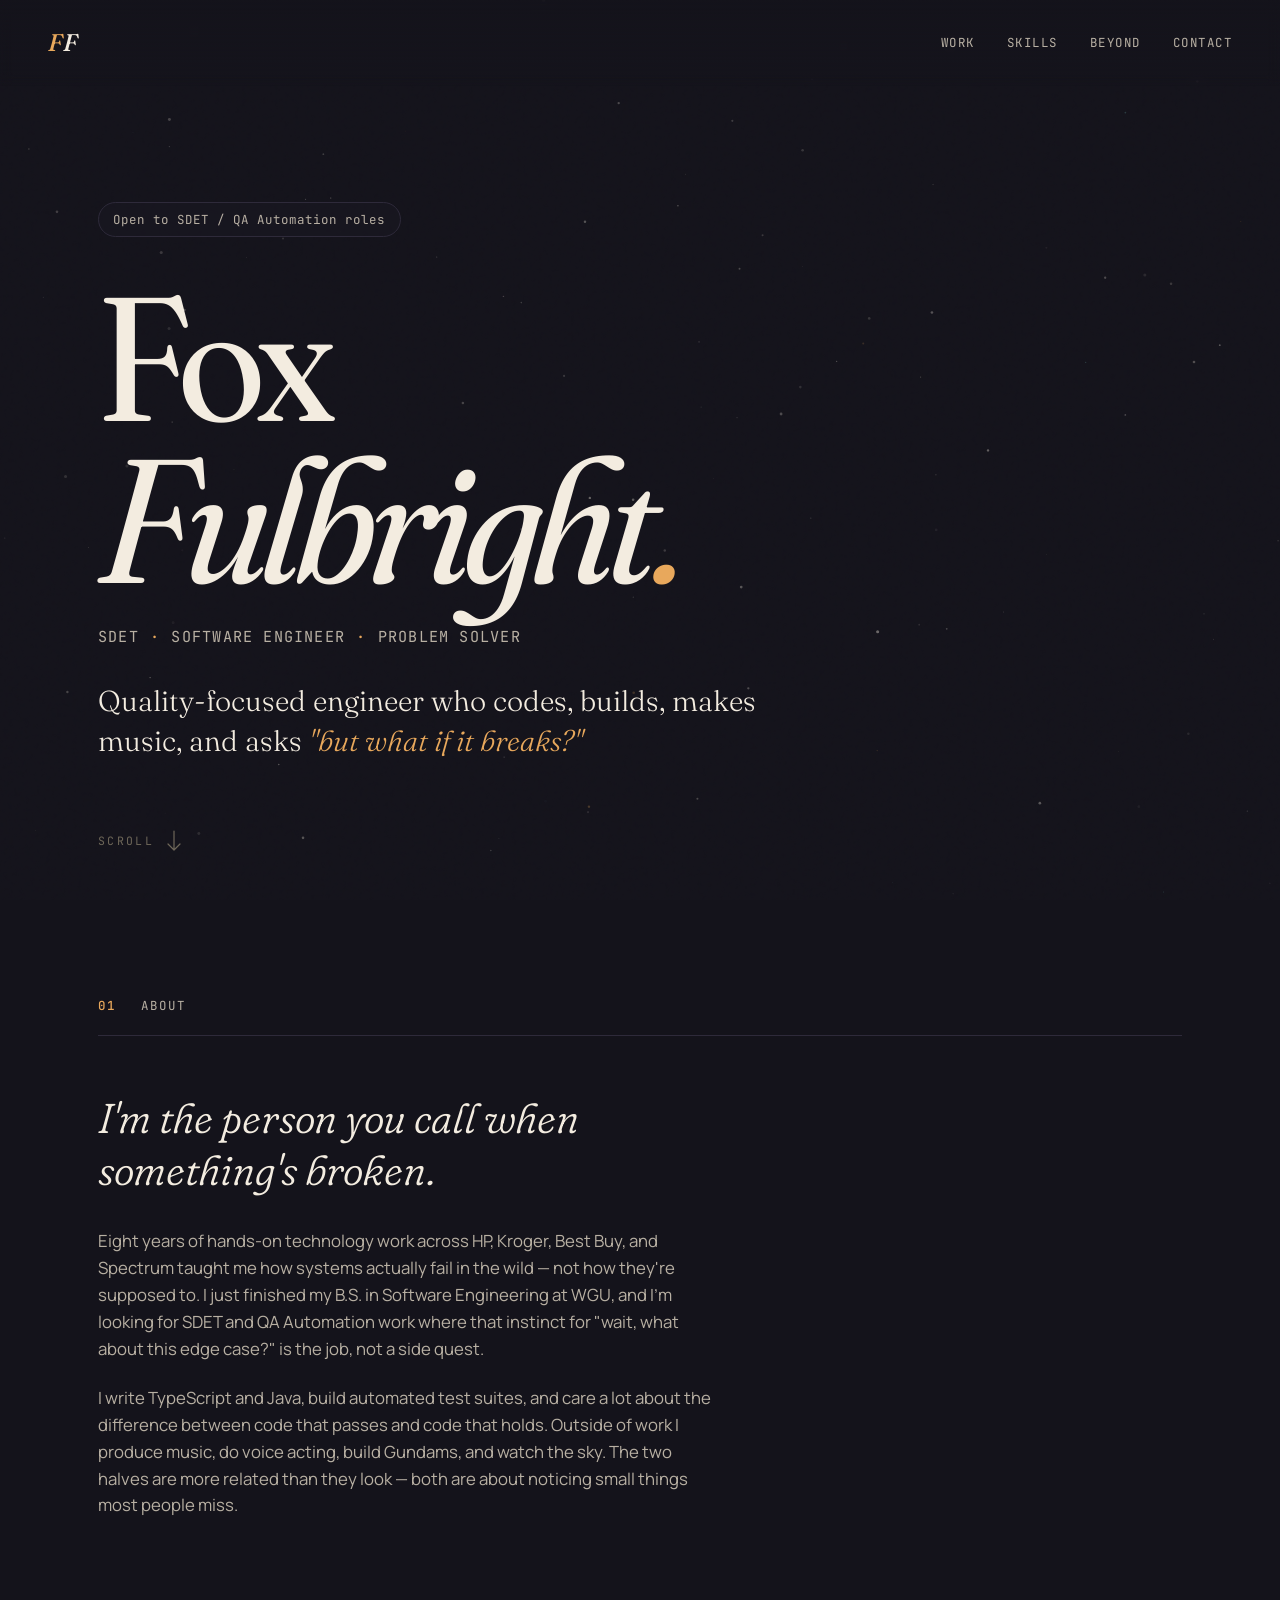
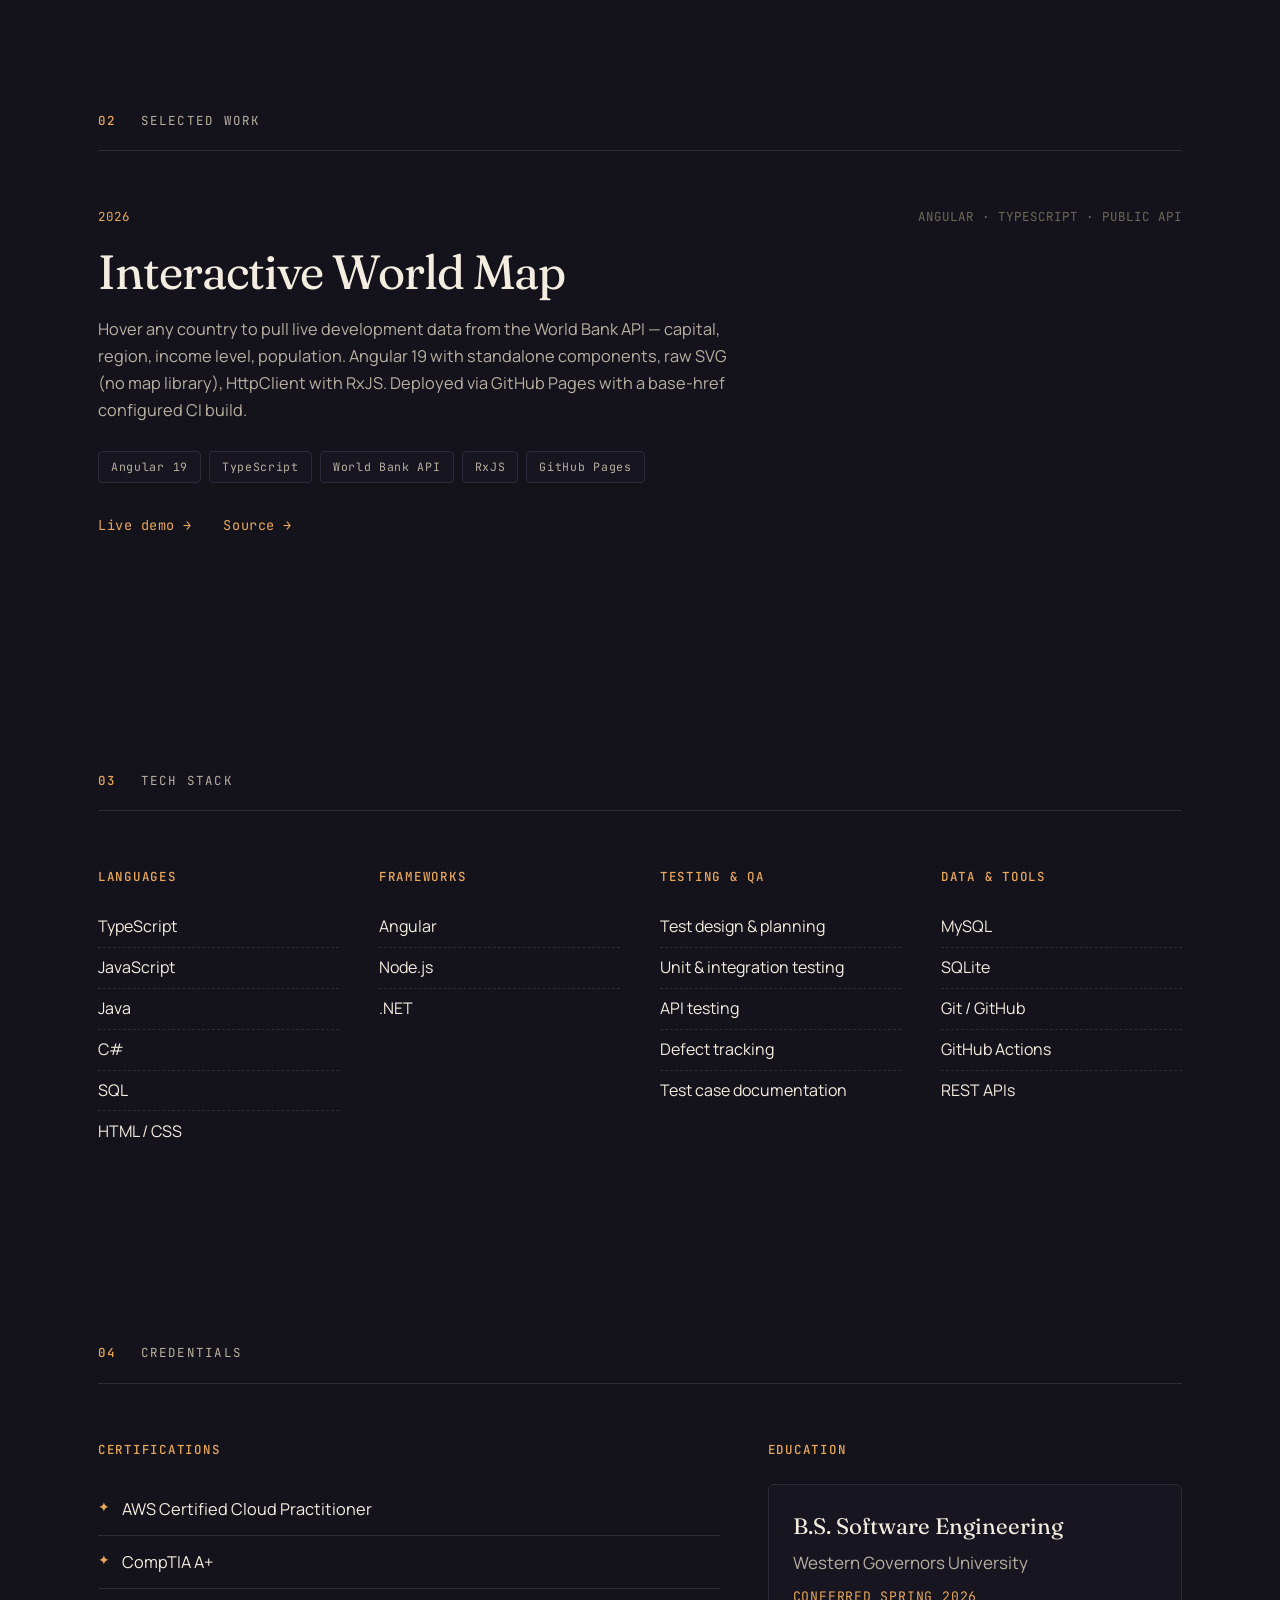
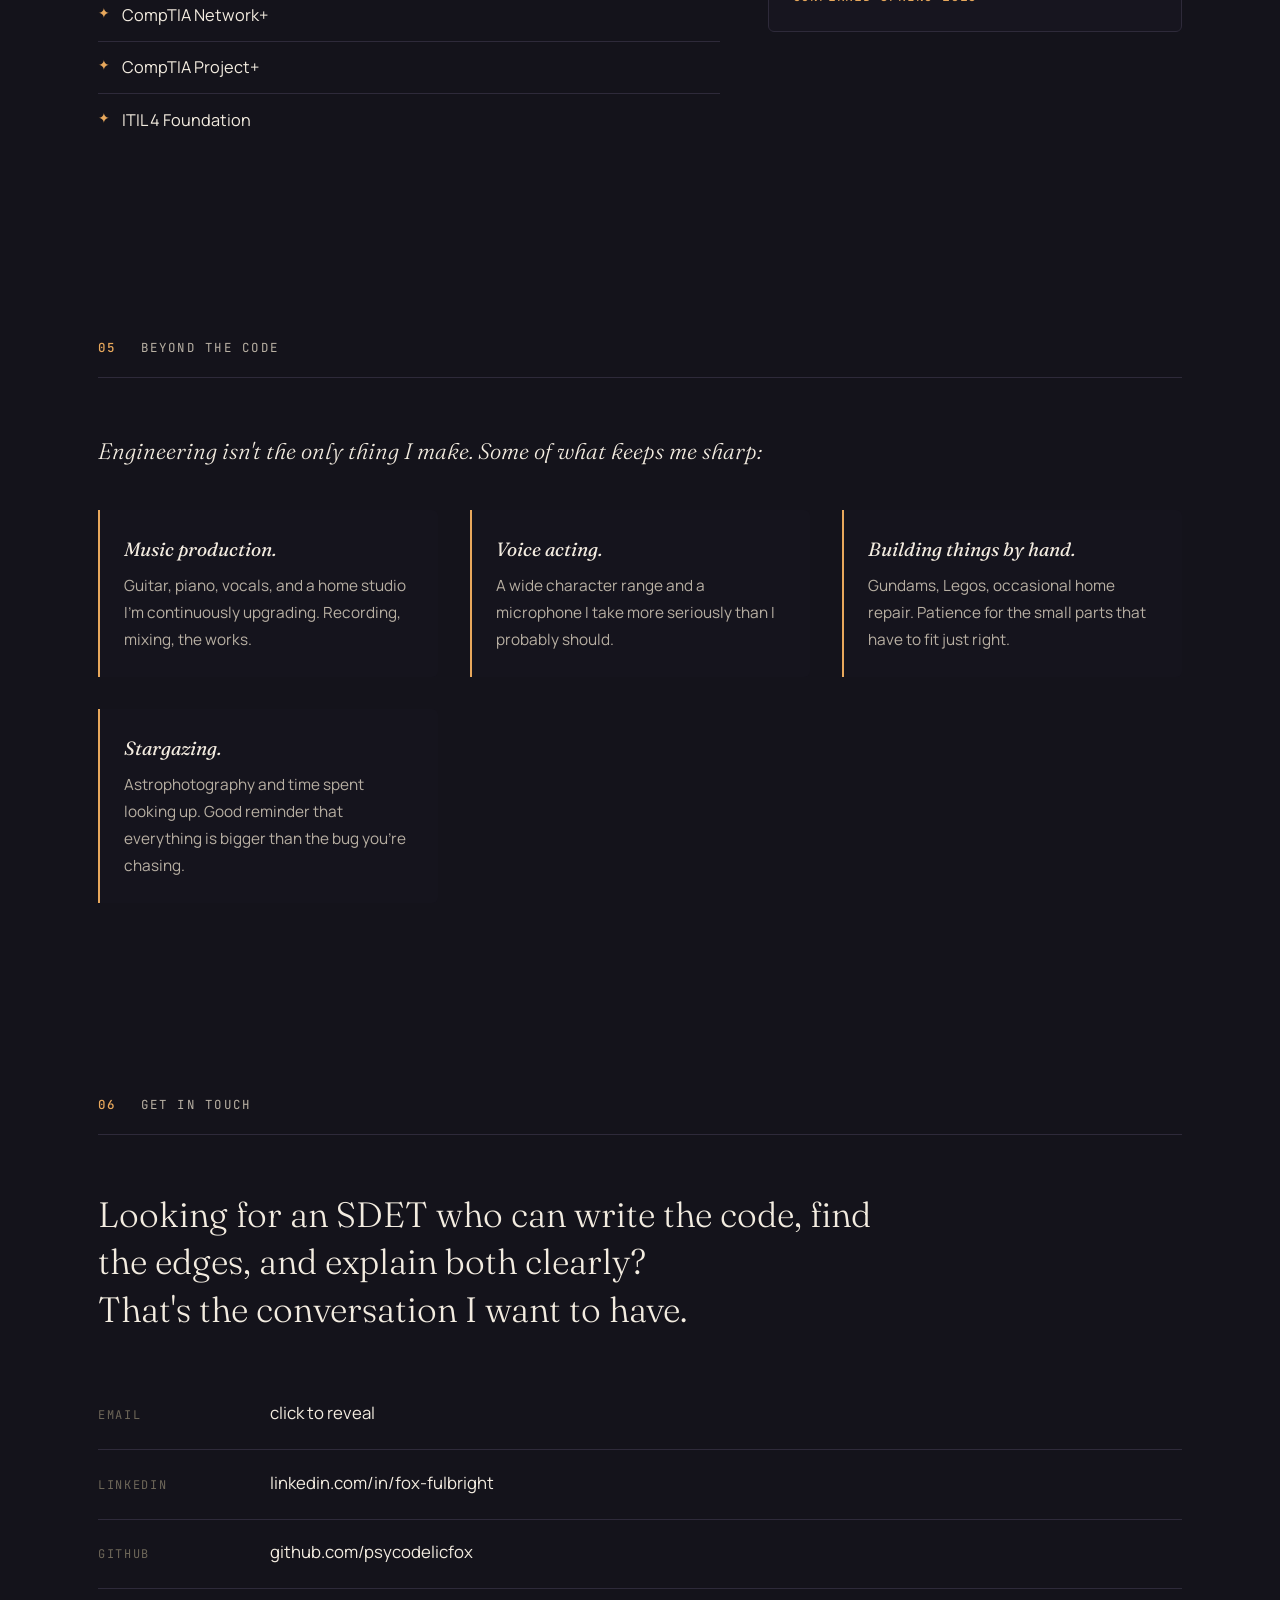
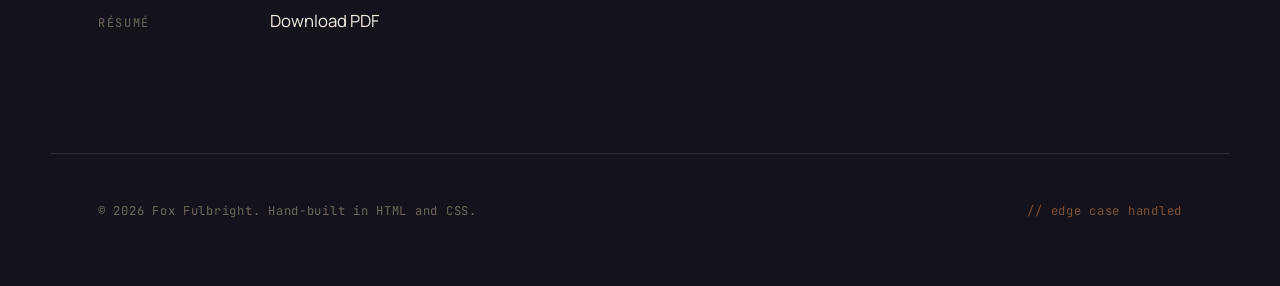
==== commit f0285df8: "Remove 'tradierbot' project details from index.html Removed details of the 'tradierbot' project incl" ====
--- a/index.html
+++ b/index.html
@@ -85,27 +85,6 @@
     <span class="num">02</span>
     <span>Selected Work</span>
   </div>
-
-  <article class="project">
-    <div class="project-meta">
-      <span class="project-year">2026</span>
-      <span class="project-tag">TypeScript · Trading · AI</span>
-    </div>
-    <h3 class="project-title">tradierbot</h3>
-    <p class="project-blurb">
-      An AI-assisted options trading bot built on the Tradier brokerage API. Combines technical analysis with Claude API decision-making, a backtesting engine, and configurable strategy parameters. The kind of project where one off-by-one error costs real money — so I cared a lot about the test cases.
-    </p>
-    <ul class="project-stack">
-      <li>TypeScript</li>
-      <li>Claude API</li>
-      <li>Tradier API</li>
-      <li>Backtesting Engine</li>
-    </ul>
-    <div class="project-links">
-      <a href="https://github.com/psycodelicfox/tradierbot" class="link-arrow">Source on GitHub <span>→</span></a>
-    </div>
-  </article>
-
   <article class="project">
     <div class="project-meta">
       <span class="project-year">2026</span>
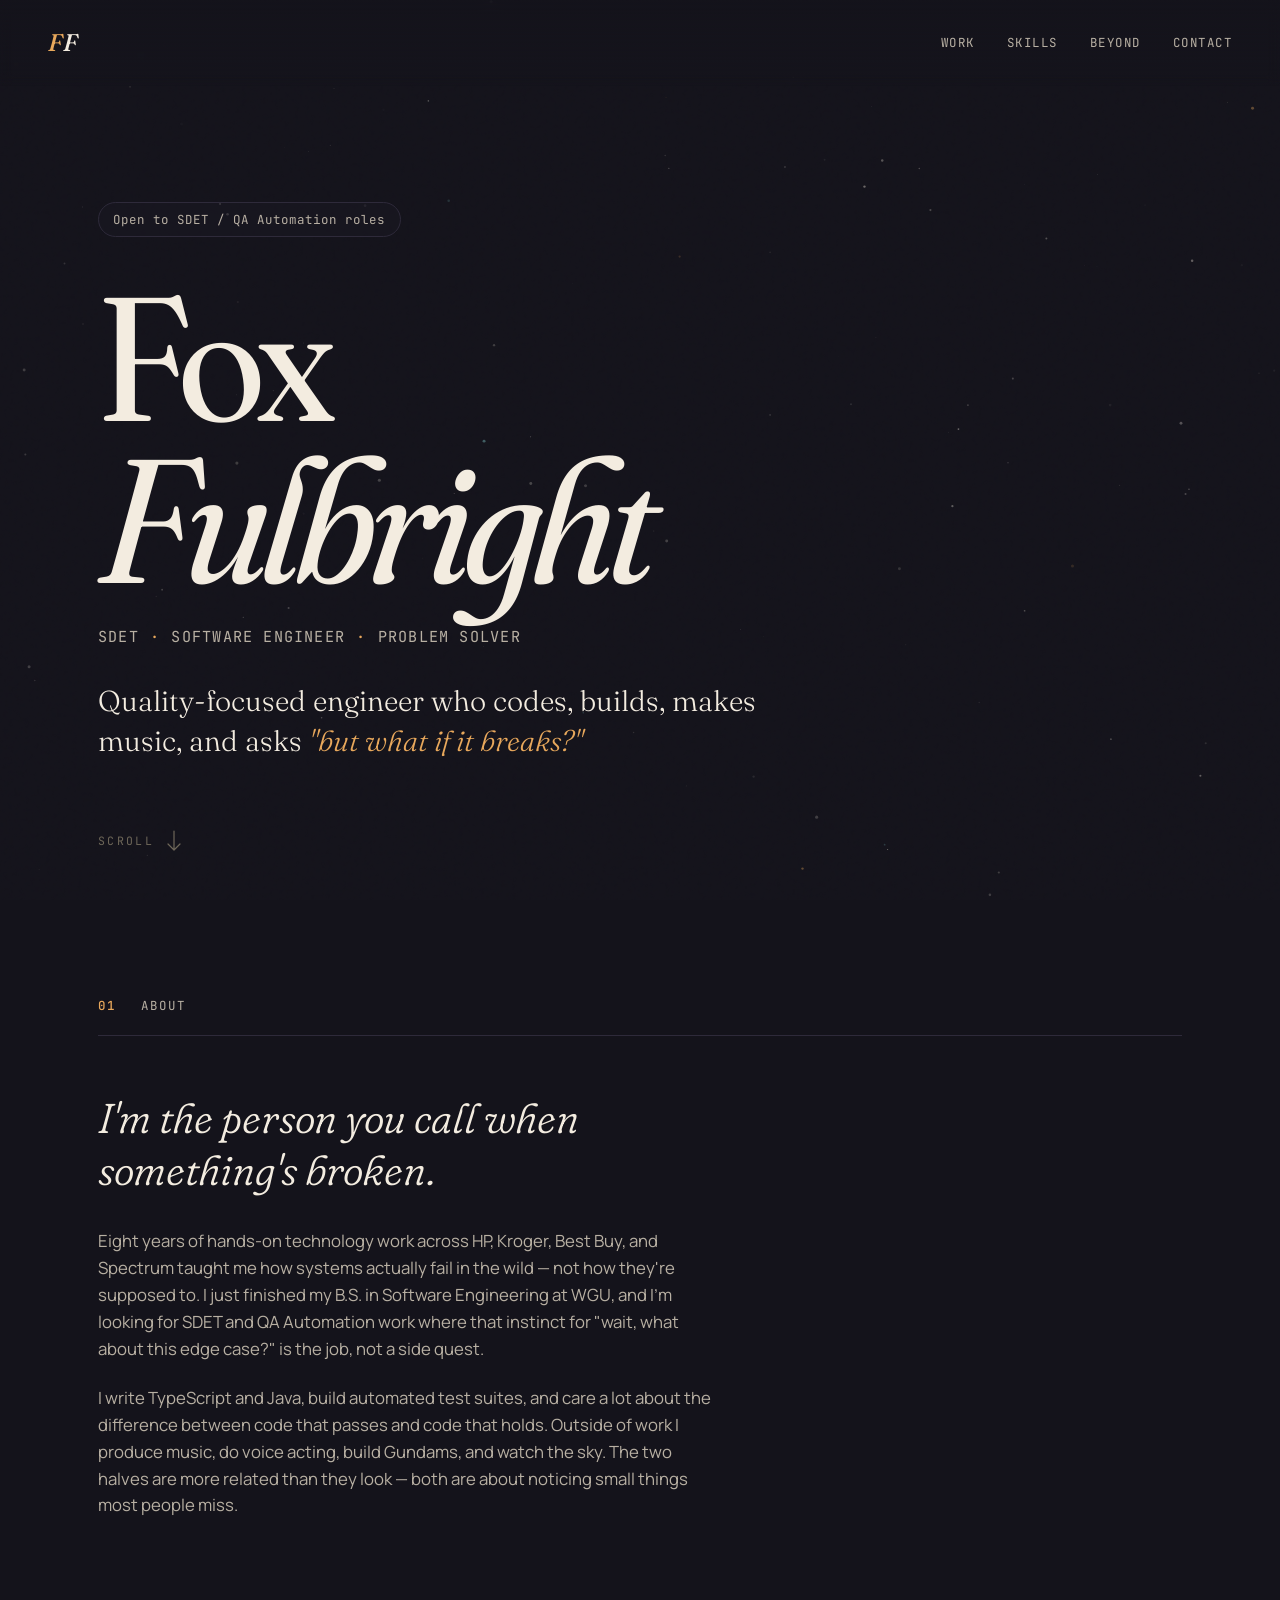
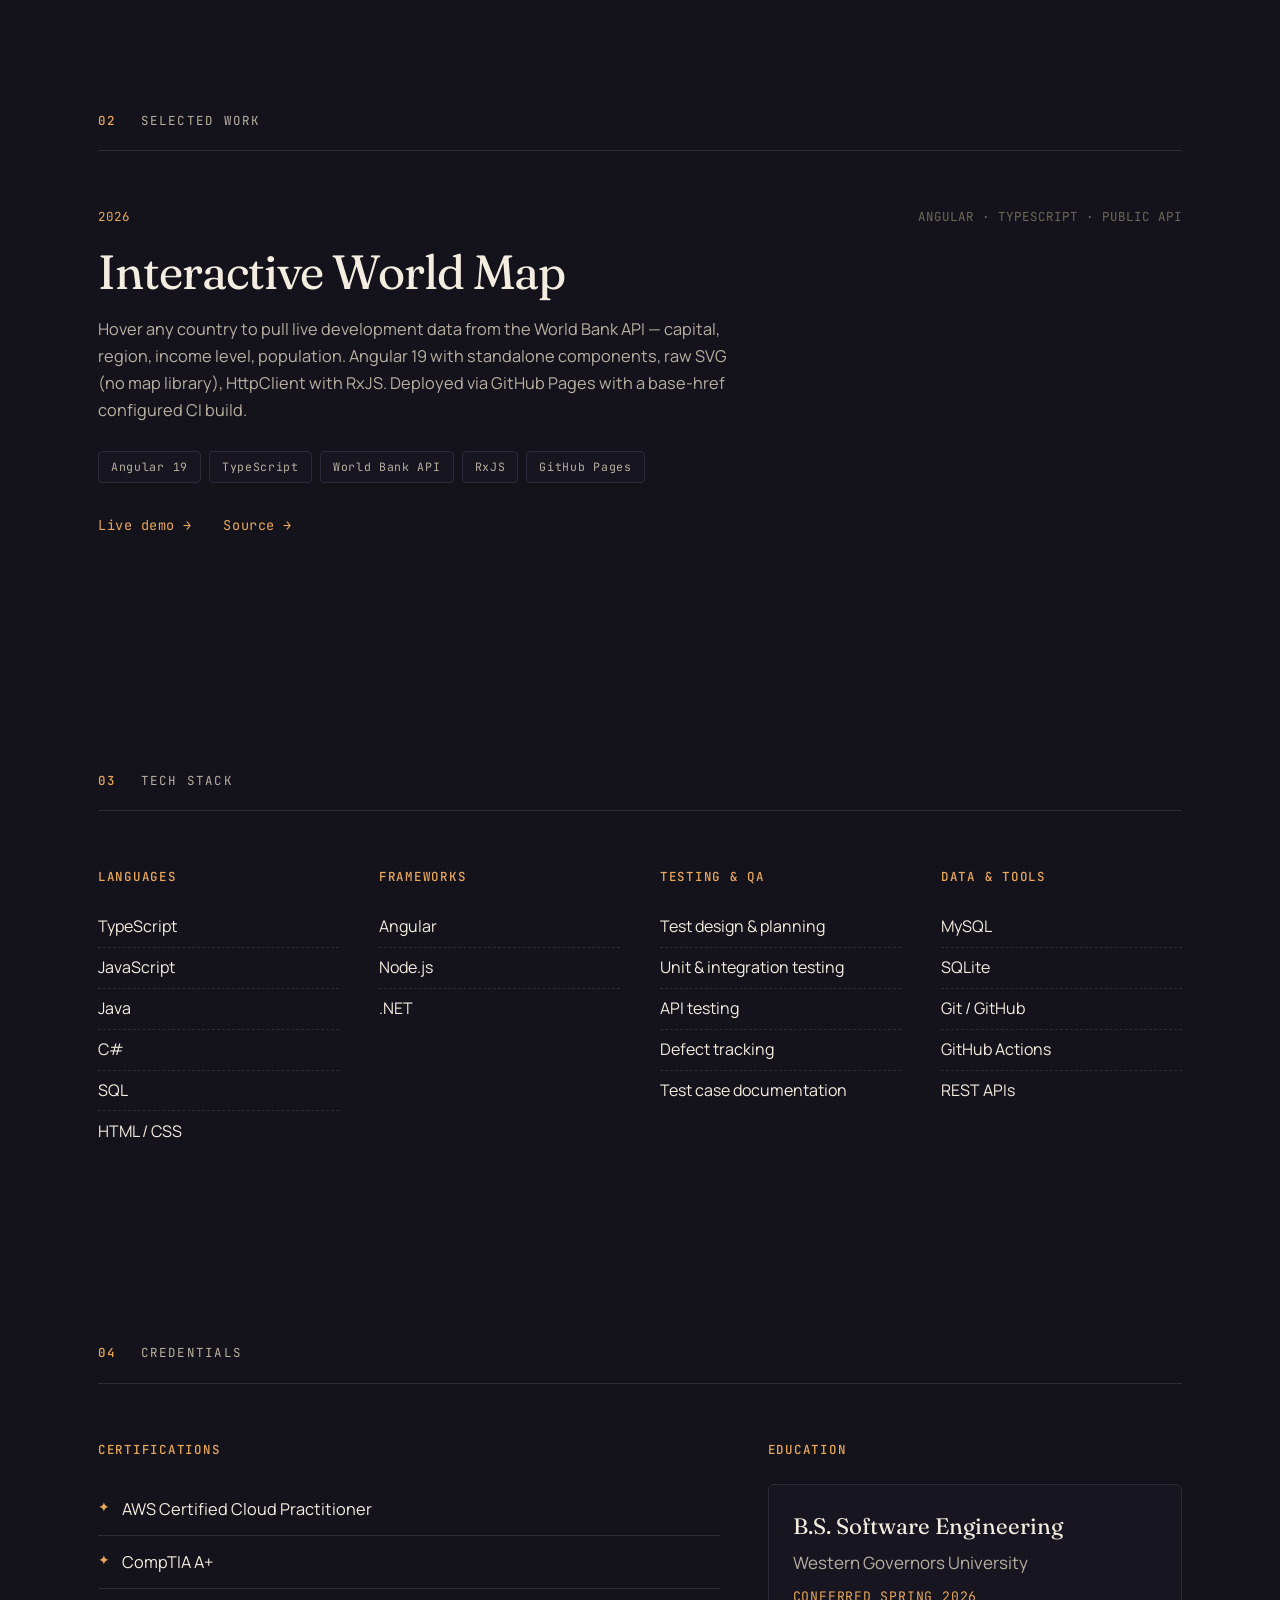
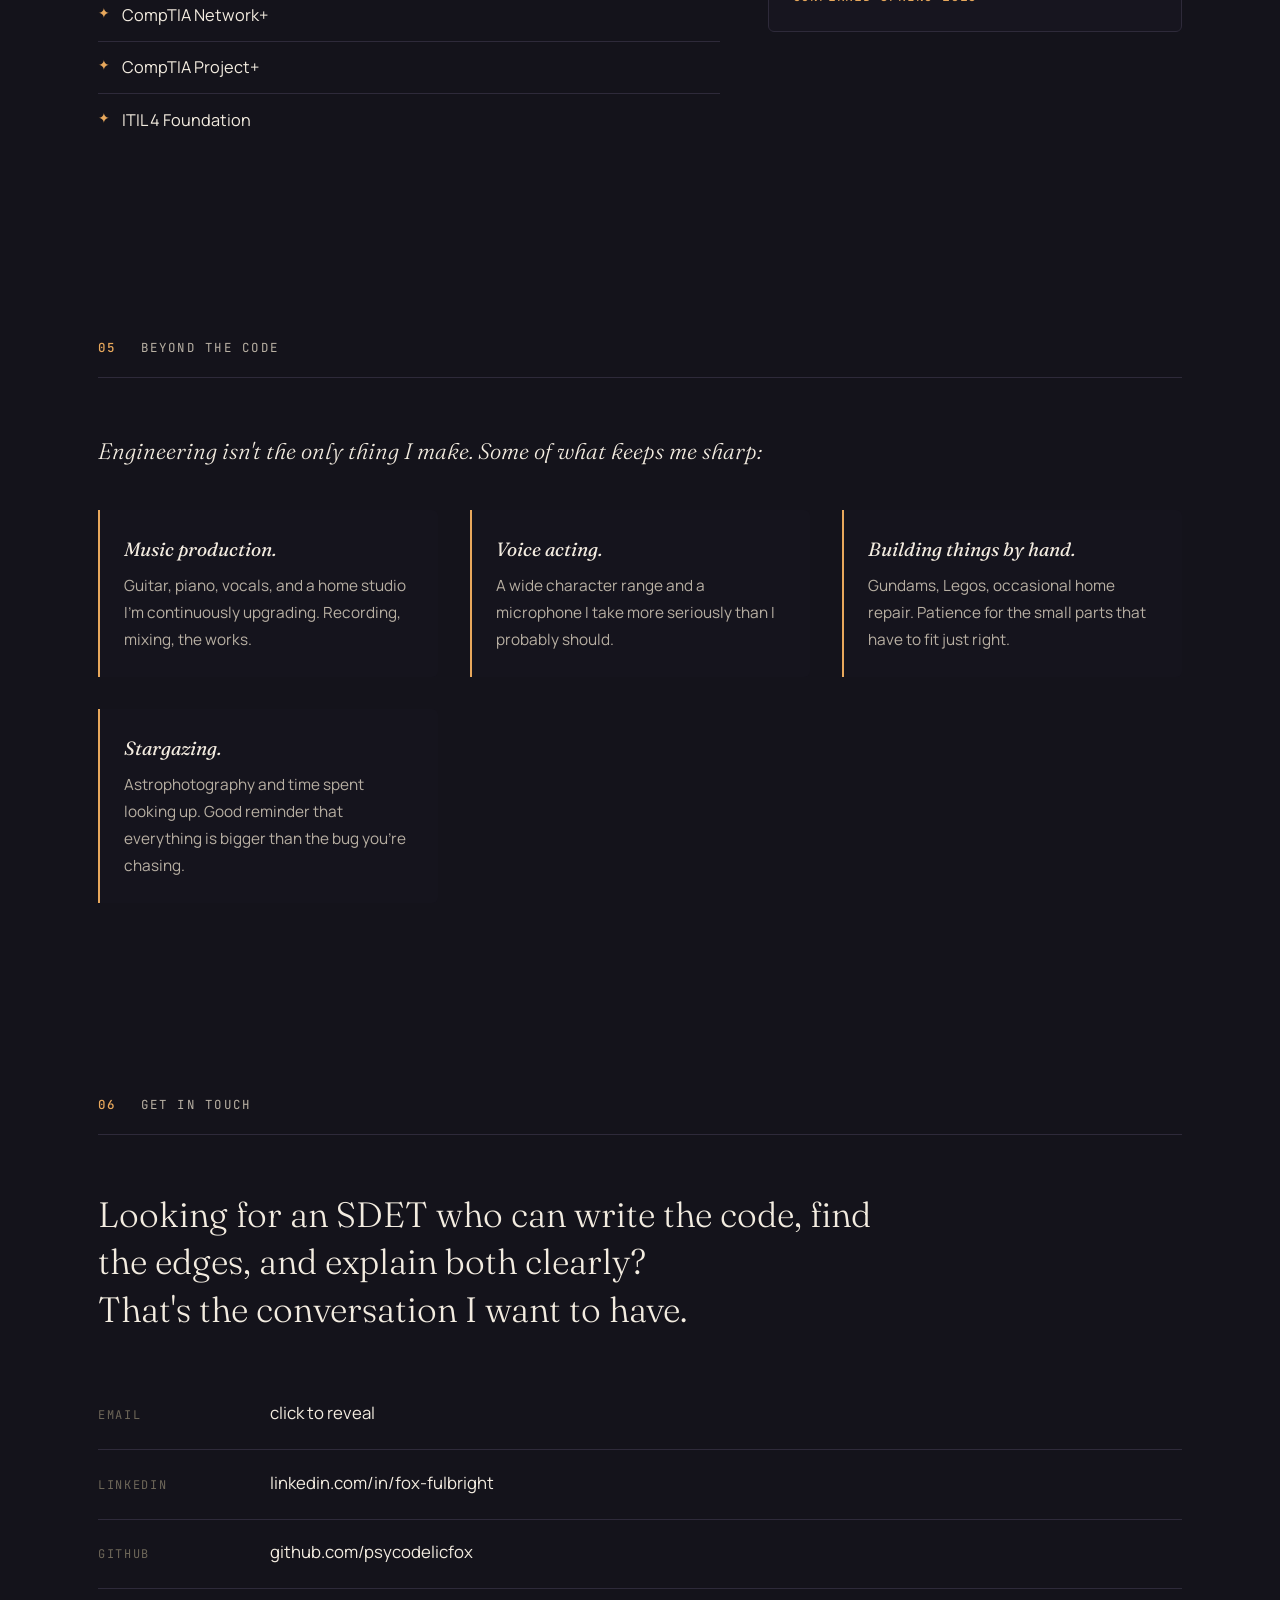
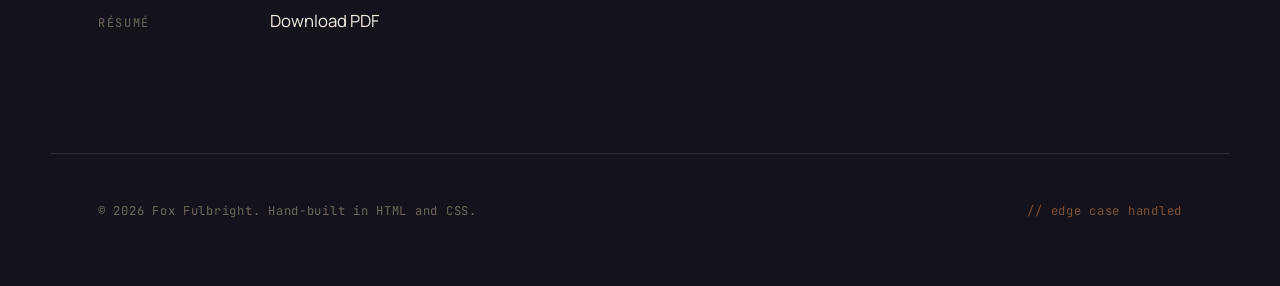
==== commit 62f6b297: "Fix closing tag for Fulbright span in index.html" ====
--- a/index.html
+++ b/index.html
@@ -43,7 +43,7 @@
   </div>
   <h1 class="hero-name">
     <span class="line">Fox</span>
-    <span class="line">Fulbright<span class="period">.</span></span>
+    <span class="line">Fulbright</span>
   </h1>
   <p class="hero-roles">
     <span>SDET</span><span class="sep">·</span><span>Software Engineer</span><span class="sep">·</span><span>Problem Solver</span>
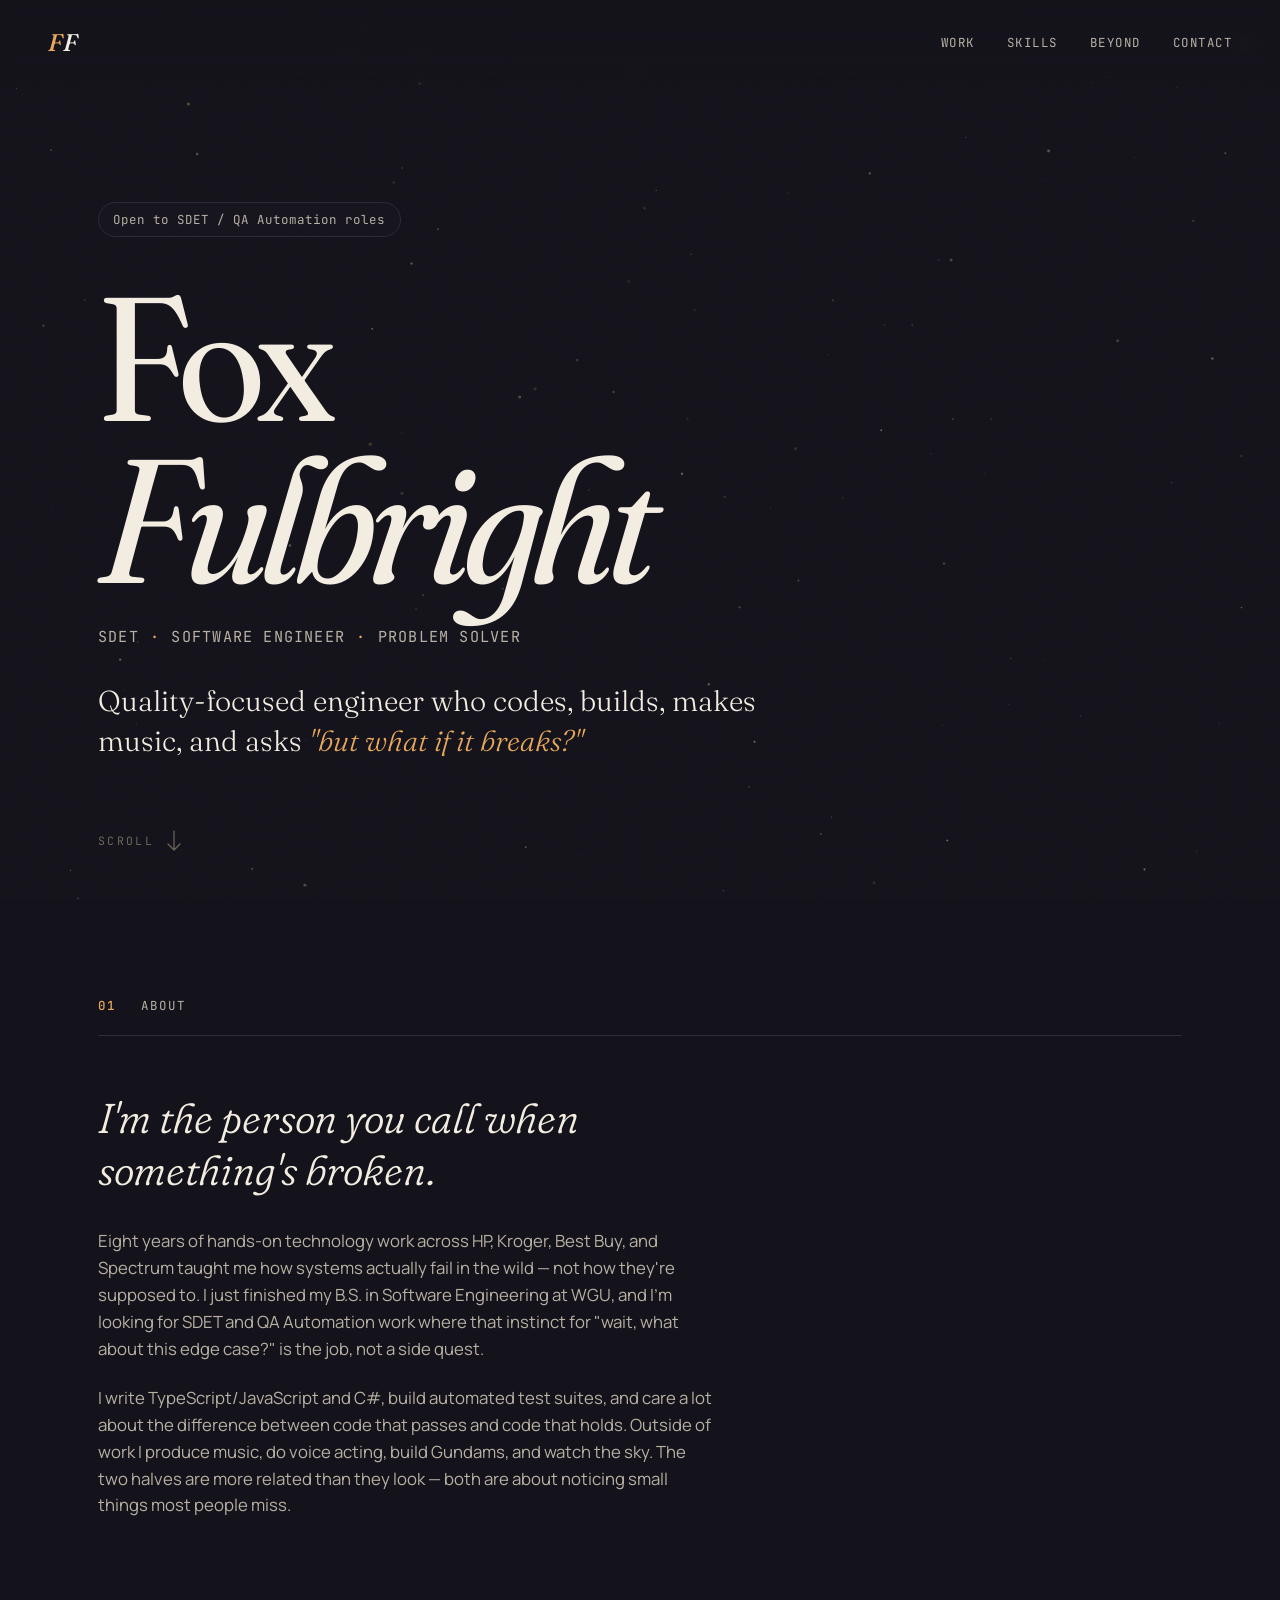
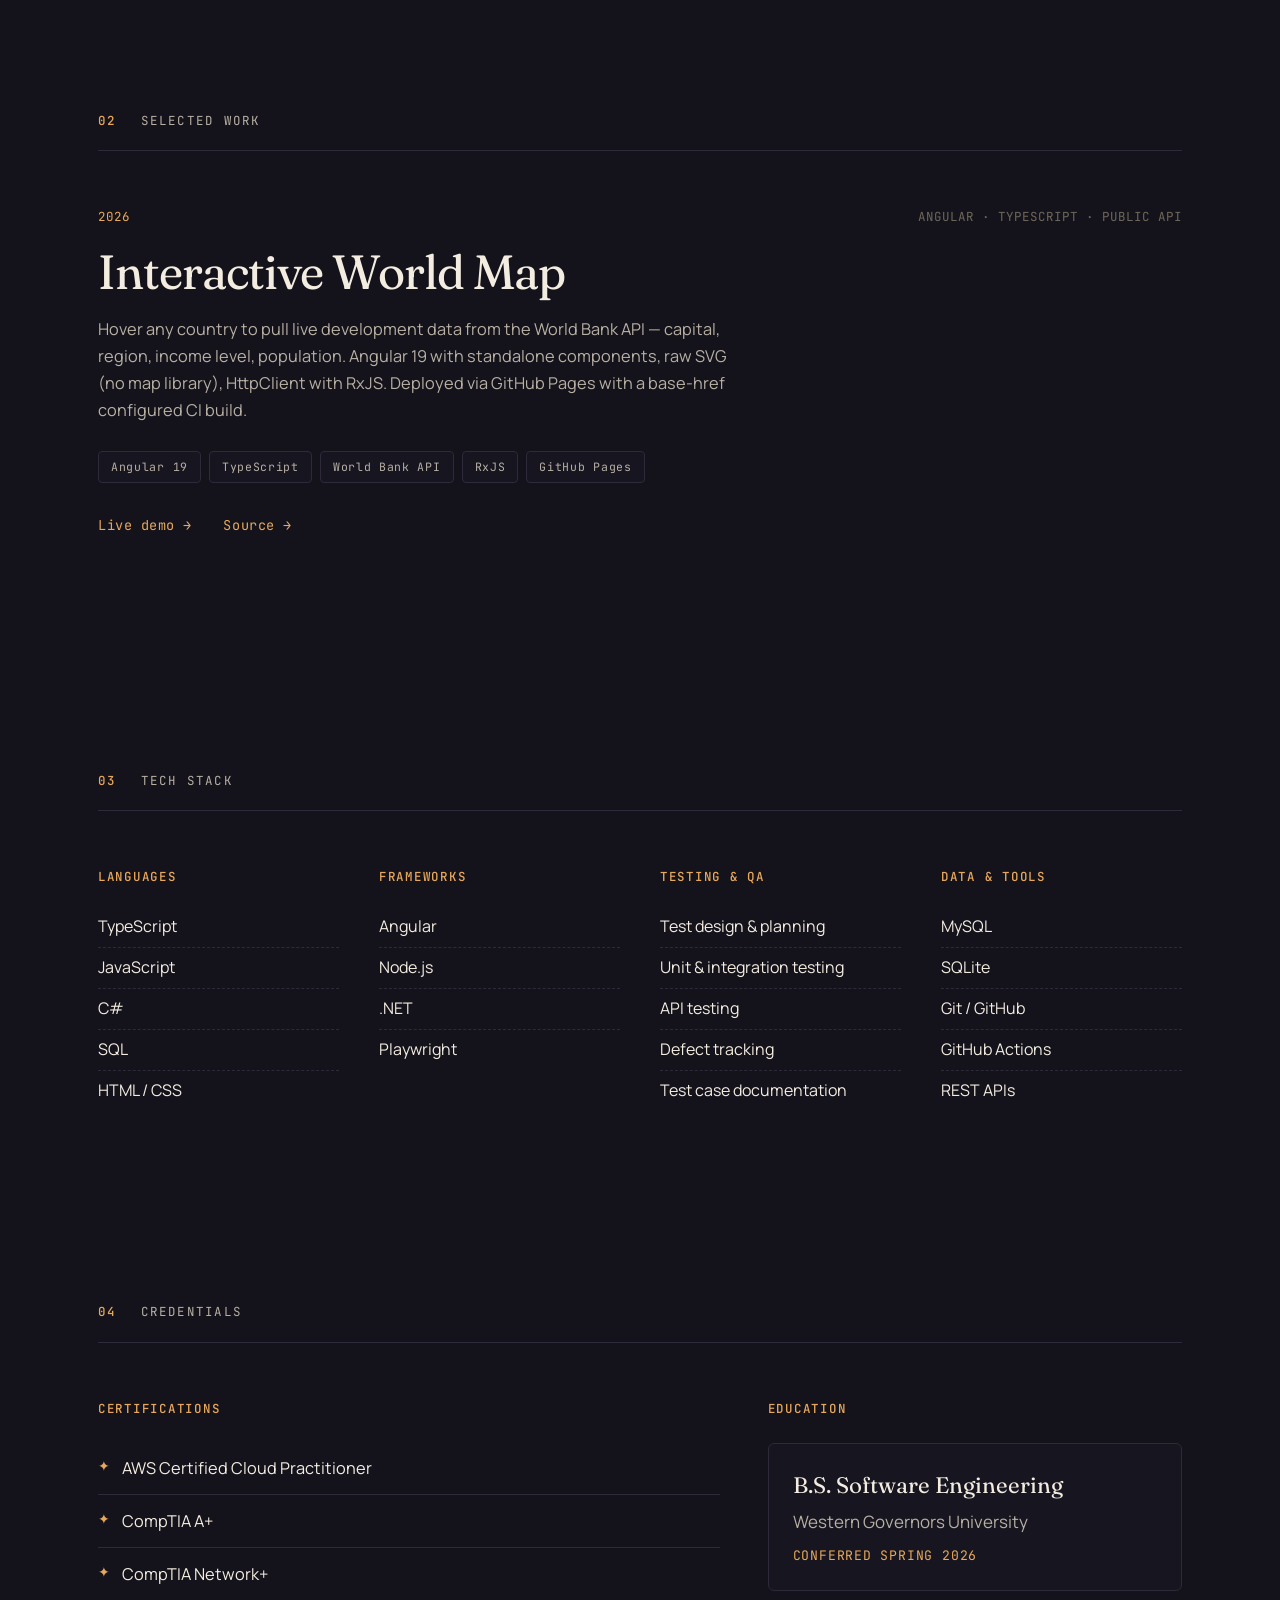
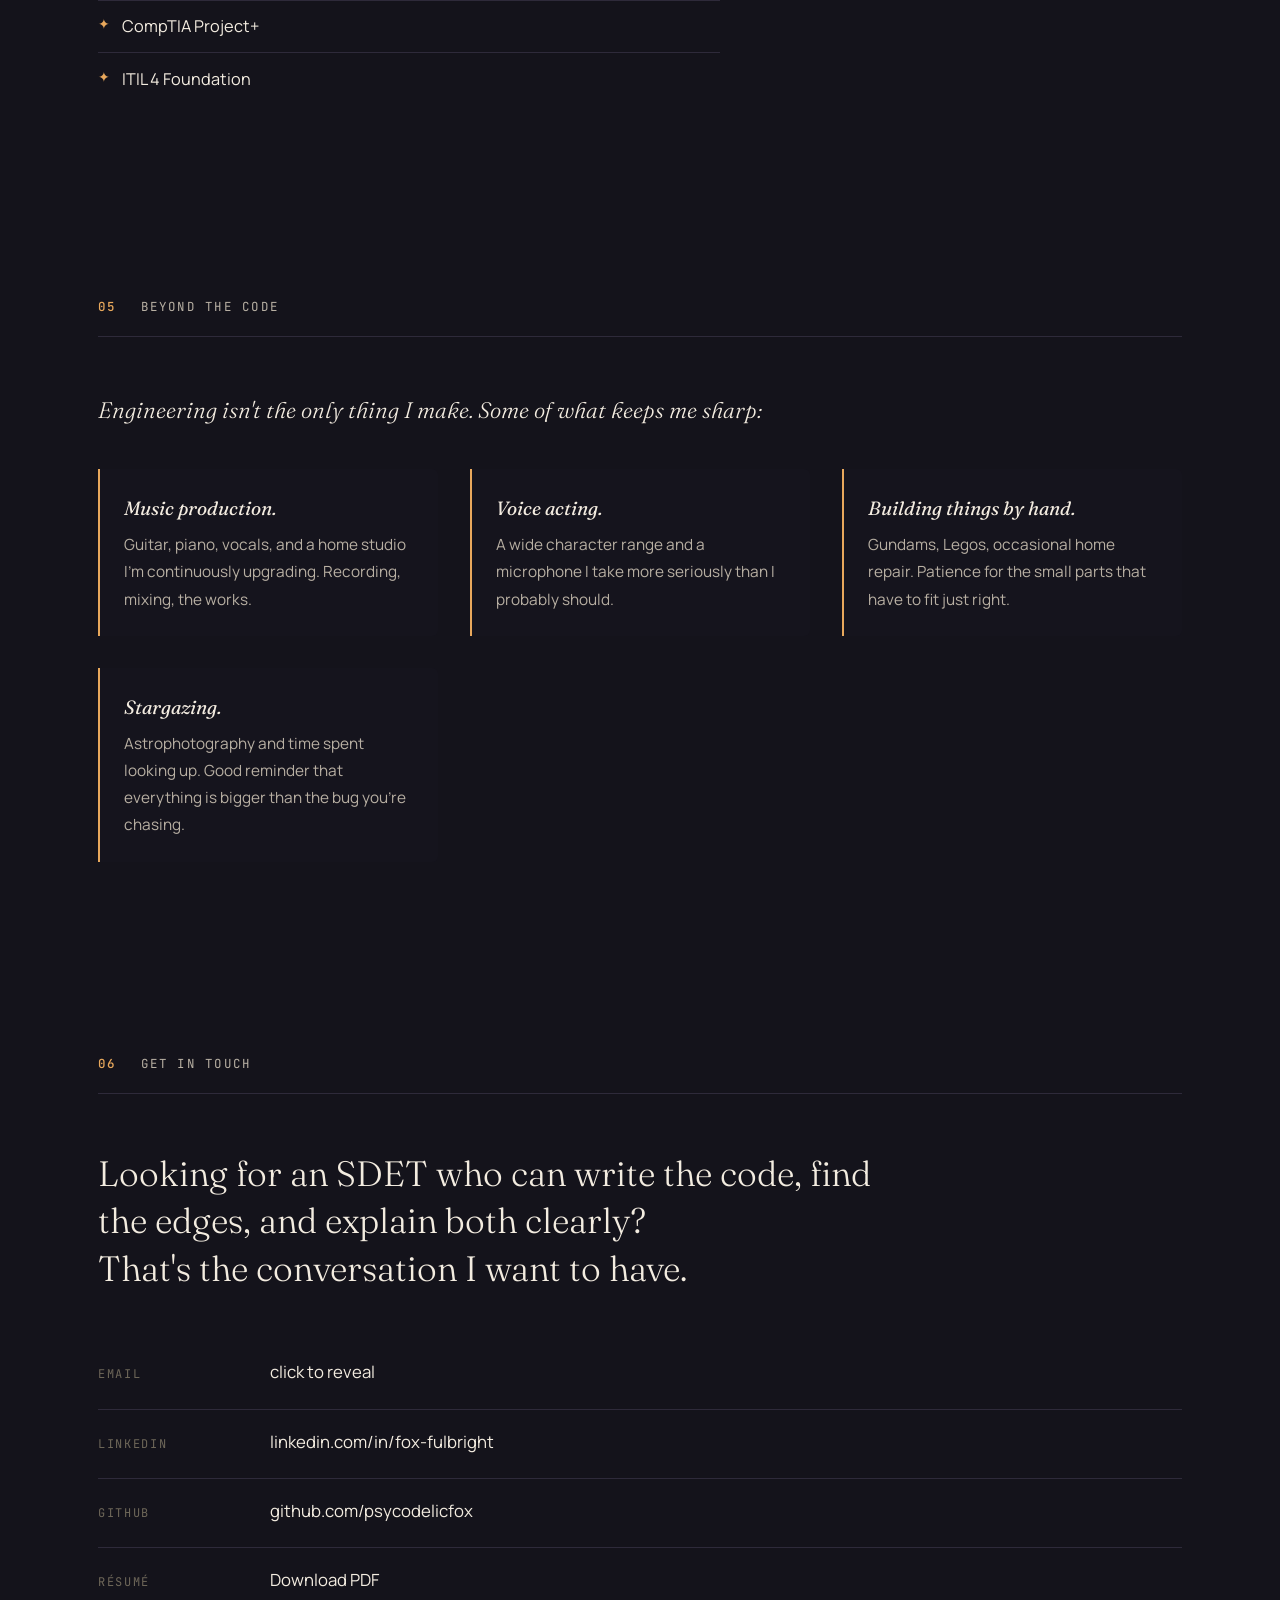
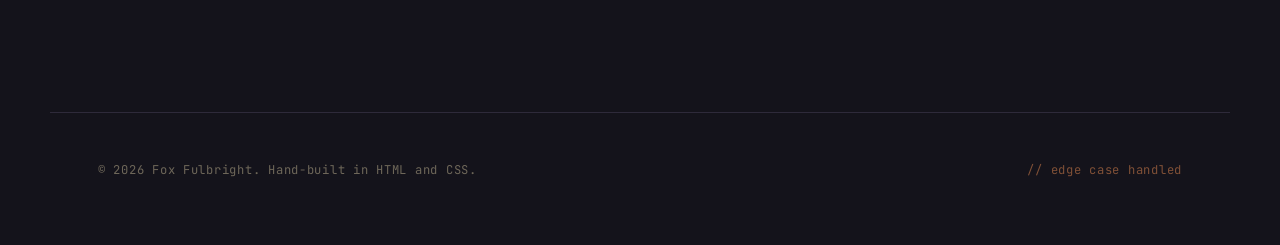
==== commit 8a0c81da: "Revise languages and frameworks in index.html Updated programming languages and frameworks listed in" ====
--- a/index.html
+++ b/index.html
@@ -74,7 +74,7 @@
       Eight years of hands-on technology work across HP, Kroger, Best Buy, and Spectrum taught me how systems actually fail in the wild — not how they're supposed to. I just finished my B.S. in Software Engineering at WGU, and I'm looking for SDET and QA Automation work where that instinct for "wait, what about this edge case?" is the job, not a side quest.
     </p>
     <p>
-      I write TypeScript and Java, build automated test suites, and care a lot about the difference between code that passes and code that holds. Outside of work I produce music, do voice acting, build Gundams, and watch the sky. The two halves are more related than they look — both are about noticing small things most people miss.
+      I write TypeScript/JavaScript and C#, build automated test suites, and care a lot about the difference between code that passes and code that holds. Outside of work I produce music, do voice acting, build Gundams, and watch the sky. The two halves are more related than they look — both are about noticing small things most people miss.
     </p>
   </div>
 </section>
@@ -120,7 +120,6 @@
       <ul>
         <li>TypeScript</li>
         <li>JavaScript</li>
-        <li>Java</li>
         <li>C#</li>
         <li>SQL</li>
         <li>HTML / CSS</li>
@@ -132,6 +131,7 @@
         <li>Angular</li>
         <li>Node.js</li>
         <li>.NET</li>
+        <li>Playwright</li>
       </ul>
     </div>
     <div class="skill-col">
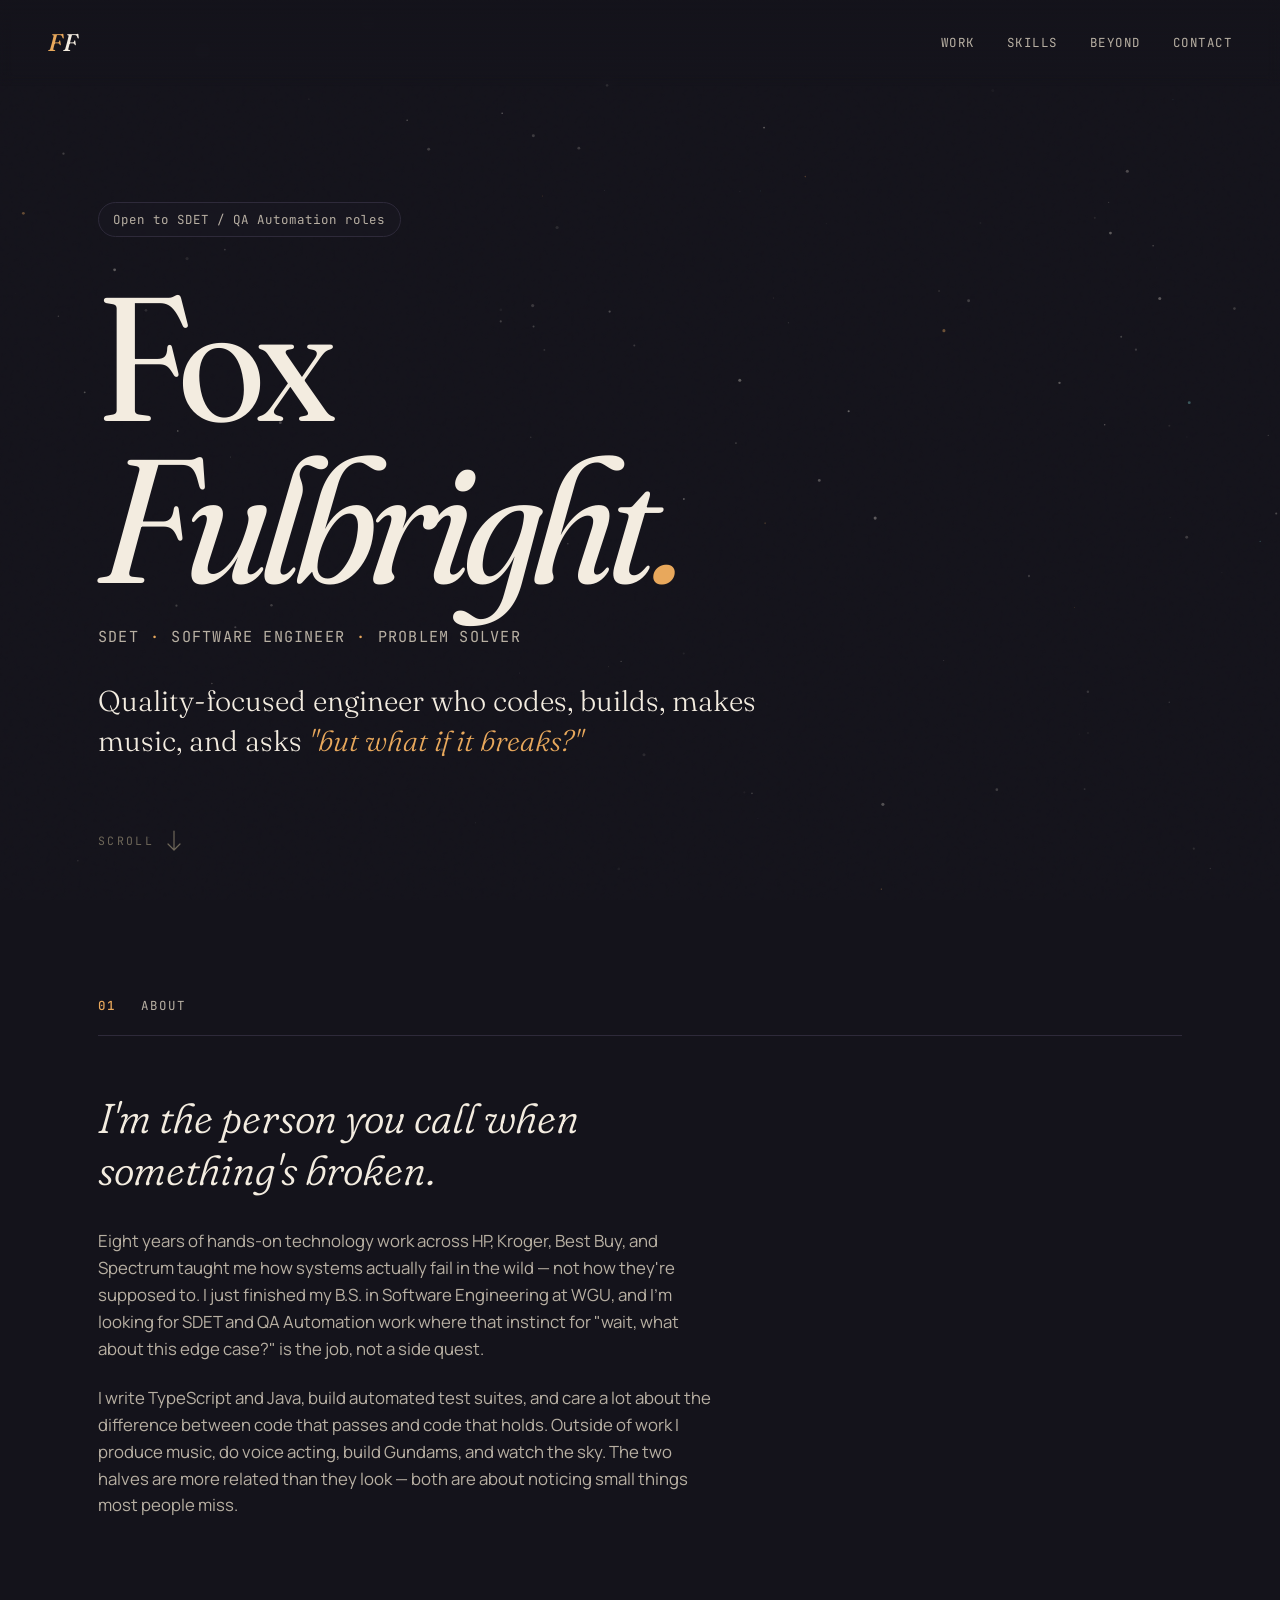
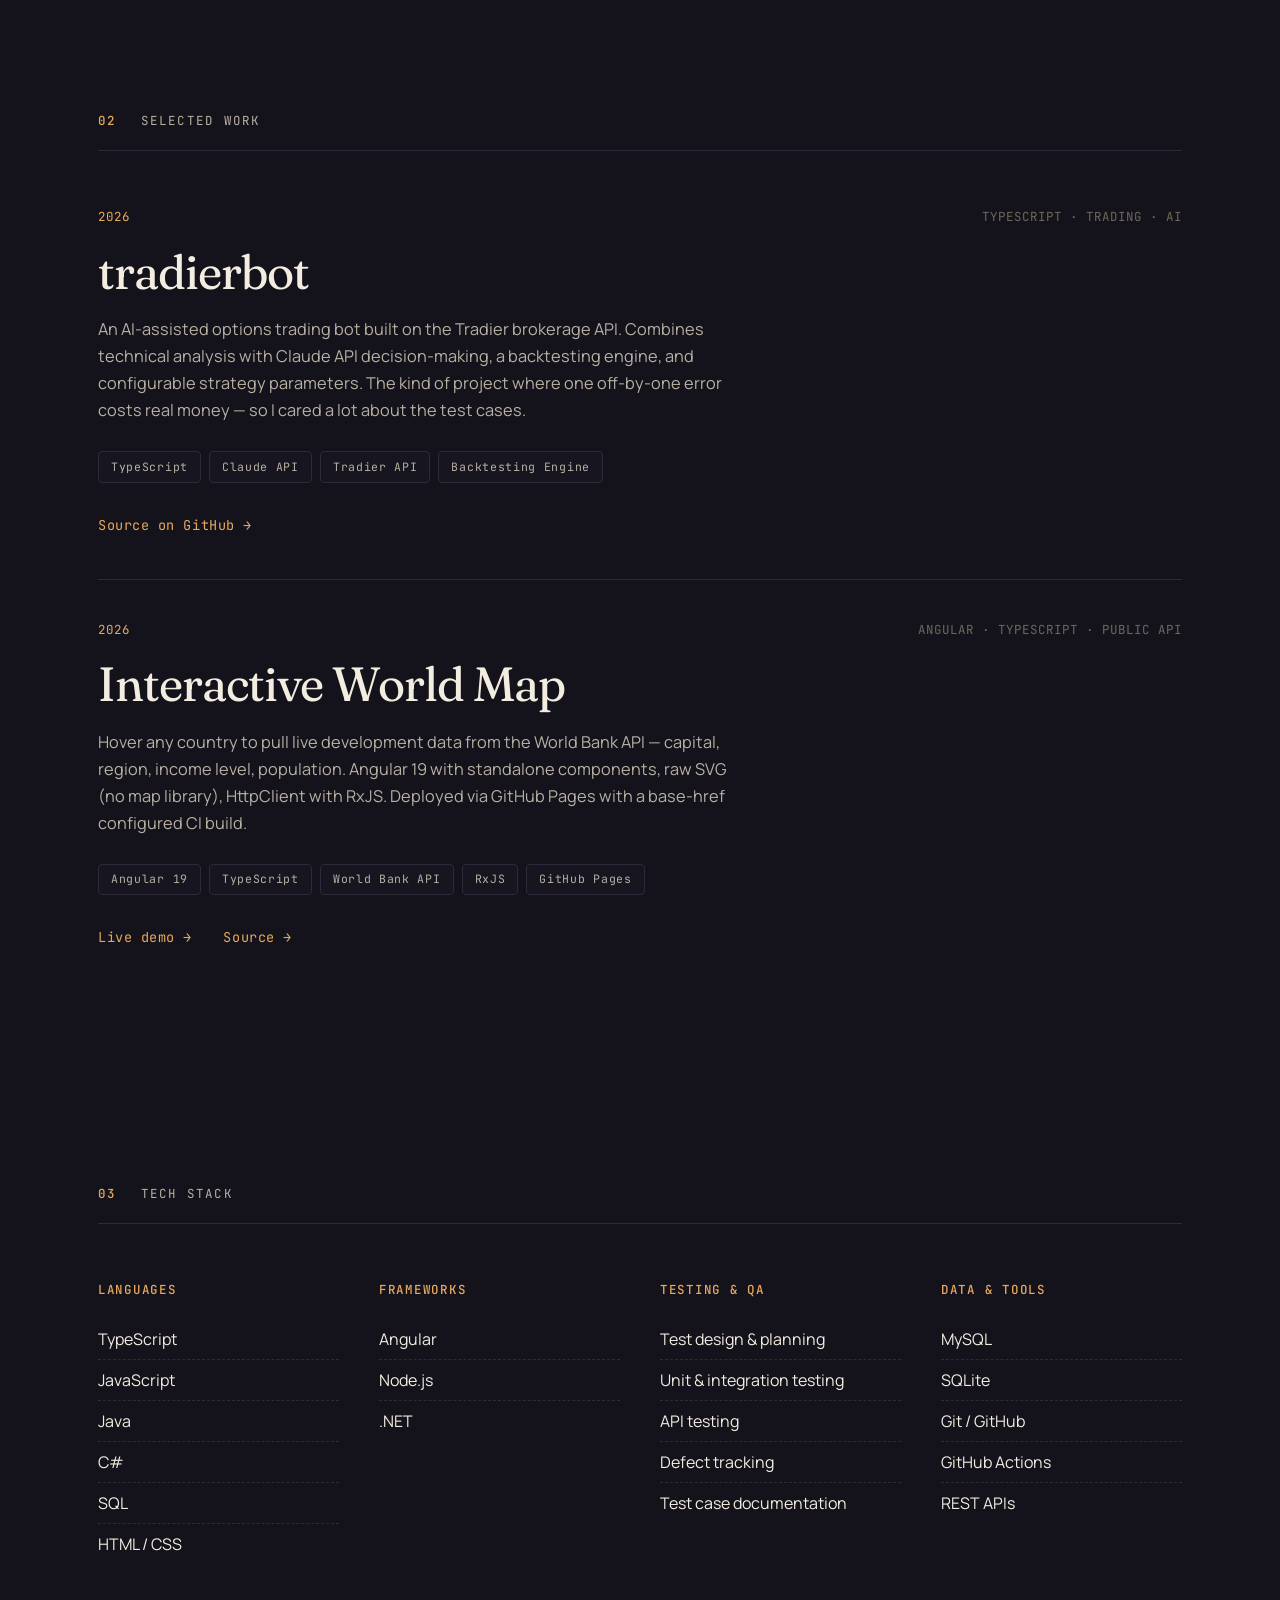
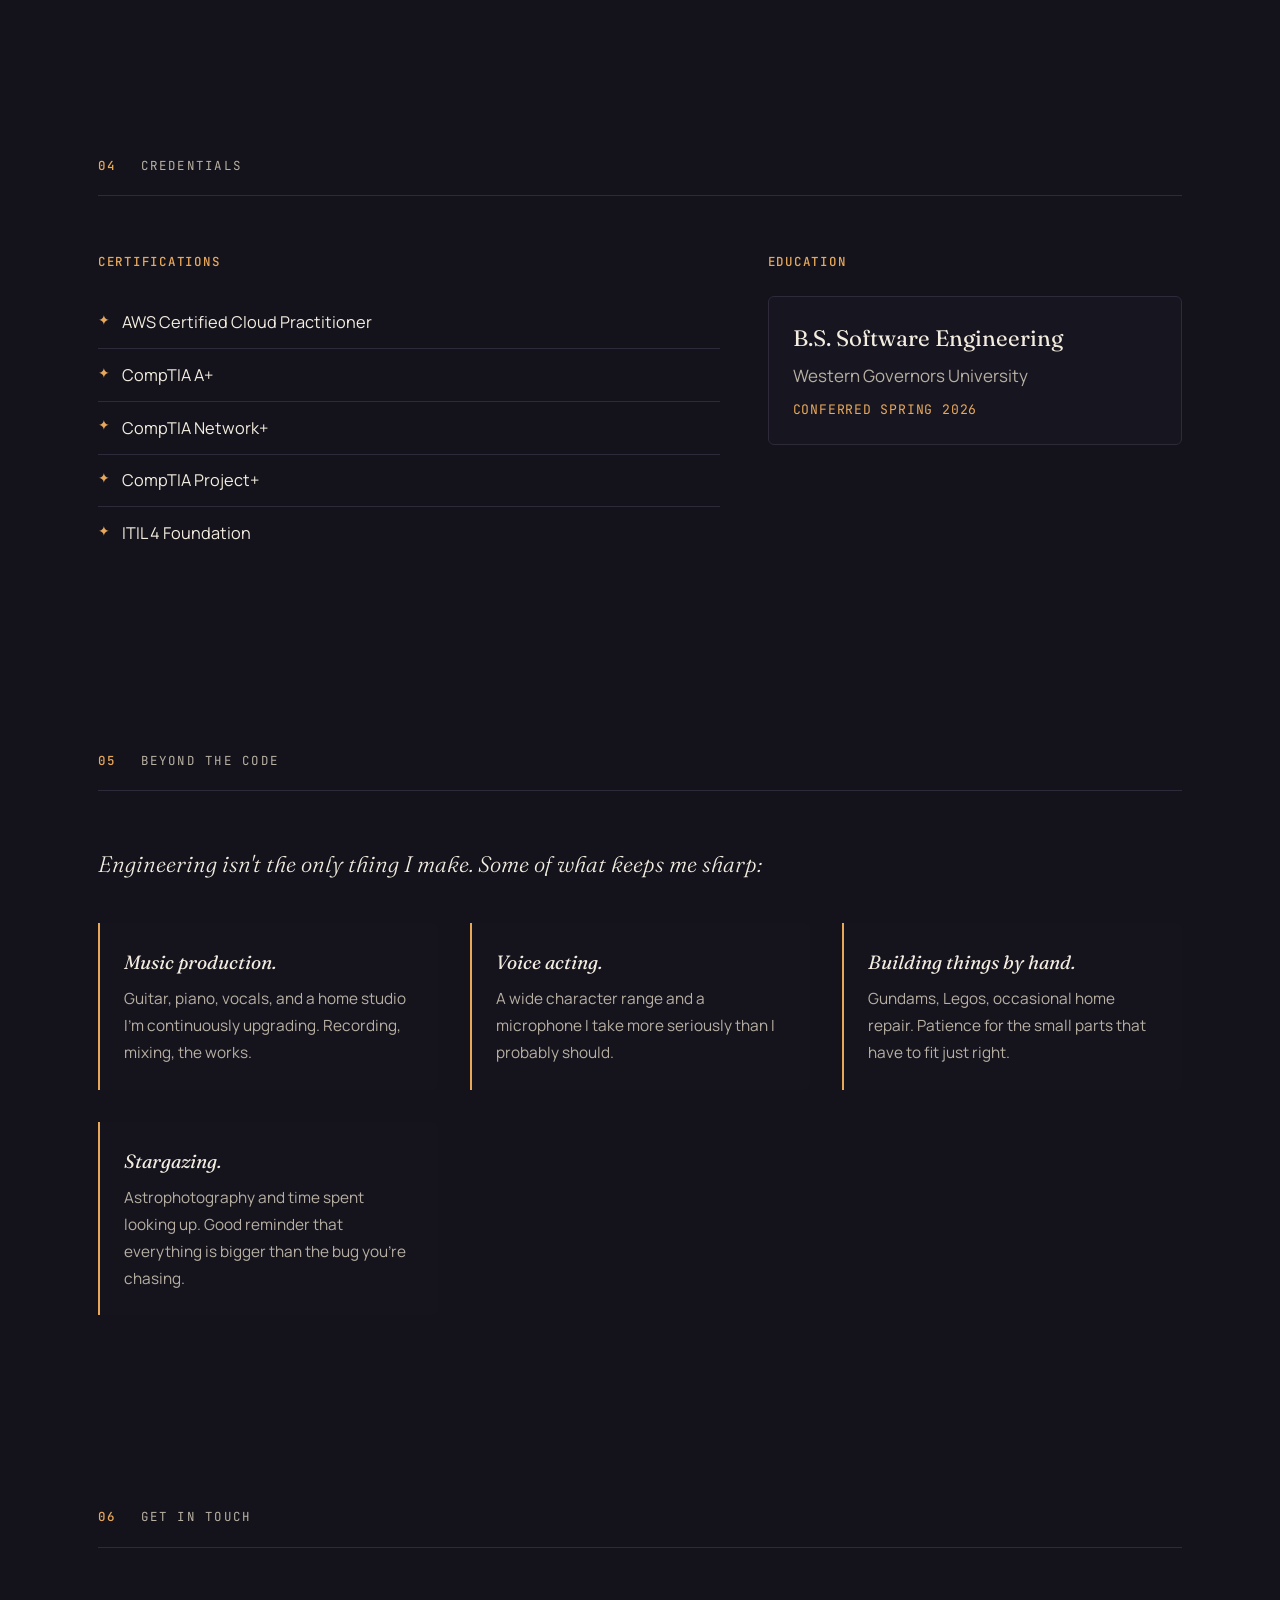
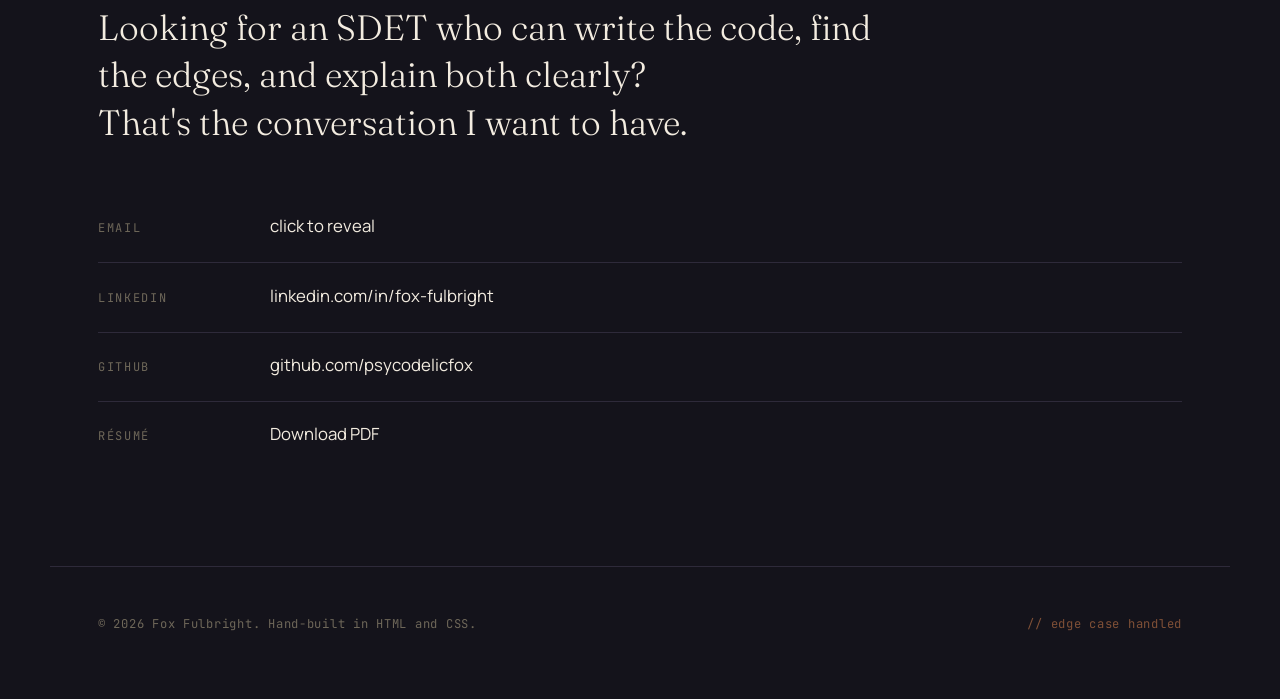
==== commit b46f4c71: "Refactor code structure for improved readability and maintainability" ====
--- a/index.html
+++ b/index.html
@@ -8,10 +8,21 @@
 <meta name="author" content="Fox Fulbright">
 
 <!-- Open Graph for shares -->
+<!-- Open Graph for shares -->
 <meta property="og:title" content="Fox Fulbright — SDET & Software Engineer">
 <meta property="og:description" content="Quality-focused engineer who codes, builds, makes music, and asks 'but what if it breaks?'">
 <meta property="og:type" content="website">
 <meta property="og:url" content="https://psycodelicfox.github.io/">
+<meta property="og:image" content="https://psycodelicfox.github.io/og-image.png">
+<meta property="og:image:width" content="1200">
+<meta property="og:image:height" content="630">
+<meta property="og:image:alt" content="Fox Fulbright — SDET and Software Engineer">
+
+<!-- Twitter Card (LinkedIn sometimes reads this as fallback) -->
+<meta name="twitter:card" content="summary_large_image">
+<meta name="twitter:title" content="Fox Fulbright — SDET & Software Engineer">
+<meta name="twitter:description" content="Quality-focused engineer who codes, builds, makes music, and asks 'but what if it breaks?'">
+<meta name="twitter:image" content="https://psycodelicfox.github.io/og-image.png">
 
 <link rel="preconnect" href="https://fonts.googleapis.com">
 <link rel="preconnect" href="https://fonts.gstatic.com" crossorigin>
@@ -43,7 +54,7 @@
   </div>
   <h1 class="hero-name">
     <span class="line">Fox</span>
-    <span class="line">Fulbright</span>
+    <span class="line">Fulbright<span class="period">.</span></span>
   </h1>
   <p class="hero-roles">
     <span>SDET</span><span class="sep">·</span><span>Software Engineer</span><span class="sep">·</span><span>Problem Solver</span>
@@ -74,7 +85,7 @@
       Eight years of hands-on technology work across HP, Kroger, Best Buy, and Spectrum taught me how systems actually fail in the wild — not how they're supposed to. I just finished my B.S. in Software Engineering at WGU, and I'm looking for SDET and QA Automation work where that instinct for "wait, what about this edge case?" is the job, not a side quest.
     </p>
     <p>
-      I write TypeScript/JavaScript and C#, build automated test suites, and care a lot about the difference between code that passes and code that holds. Outside of work I produce music, do voice acting, build Gundams, and watch the sky. The two halves are more related than they look — both are about noticing small things most people miss.
+      I write TypeScript and Java, build automated test suites, and care a lot about the difference between code that passes and code that holds. Outside of work I produce music, do voice acting, build Gundams, and watch the sky. The two halves are more related than they look — both are about noticing small things most people miss.
     </p>
   </div>
 </section>
@@ -85,6 +96,27 @@
     <span class="num">02</span>
     <span>Selected Work</span>
   </div>
+
+  <article class="project">
+    <div class="project-meta">
+      <span class="project-year">2026</span>
+      <span class="project-tag">TypeScript · Trading · AI</span>
+    </div>
+    <h3 class="project-title">tradierbot</h3>
+    <p class="project-blurb">
+      An AI-assisted options trading bot built on the Tradier brokerage API. Combines technical analysis with Claude API decision-making, a backtesting engine, and configurable strategy parameters. The kind of project where one off-by-one error costs real money — so I cared a lot about the test cases.
+    </p>
+    <ul class="project-stack">
+      <li>TypeScript</li>
+      <li>Claude API</li>
+      <li>Tradier API</li>
+      <li>Backtesting Engine</li>
+    </ul>
+    <div class="project-links">
+      <a href="https://github.com/psycodelicfox/tradierbot" class="link-arrow">Source on GitHub <span>→</span></a>
+    </div>
+  </article>
+
   <article class="project">
     <div class="project-meta">
       <span class="project-year">2026</span>
@@ -120,6 +152,7 @@
       <ul>
         <li>TypeScript</li>
         <li>JavaScript</li>
+        <li>Java</li>
         <li>C#</li>
         <li>SQL</li>
         <li>HTML / CSS</li>
@@ -131,7 +164,6 @@
         <li>Angular</li>
         <li>Node.js</li>
         <li>.NET</li>
-        <li>Playwright</li>
       </ul>
     </div>
     <div class="skill-col">
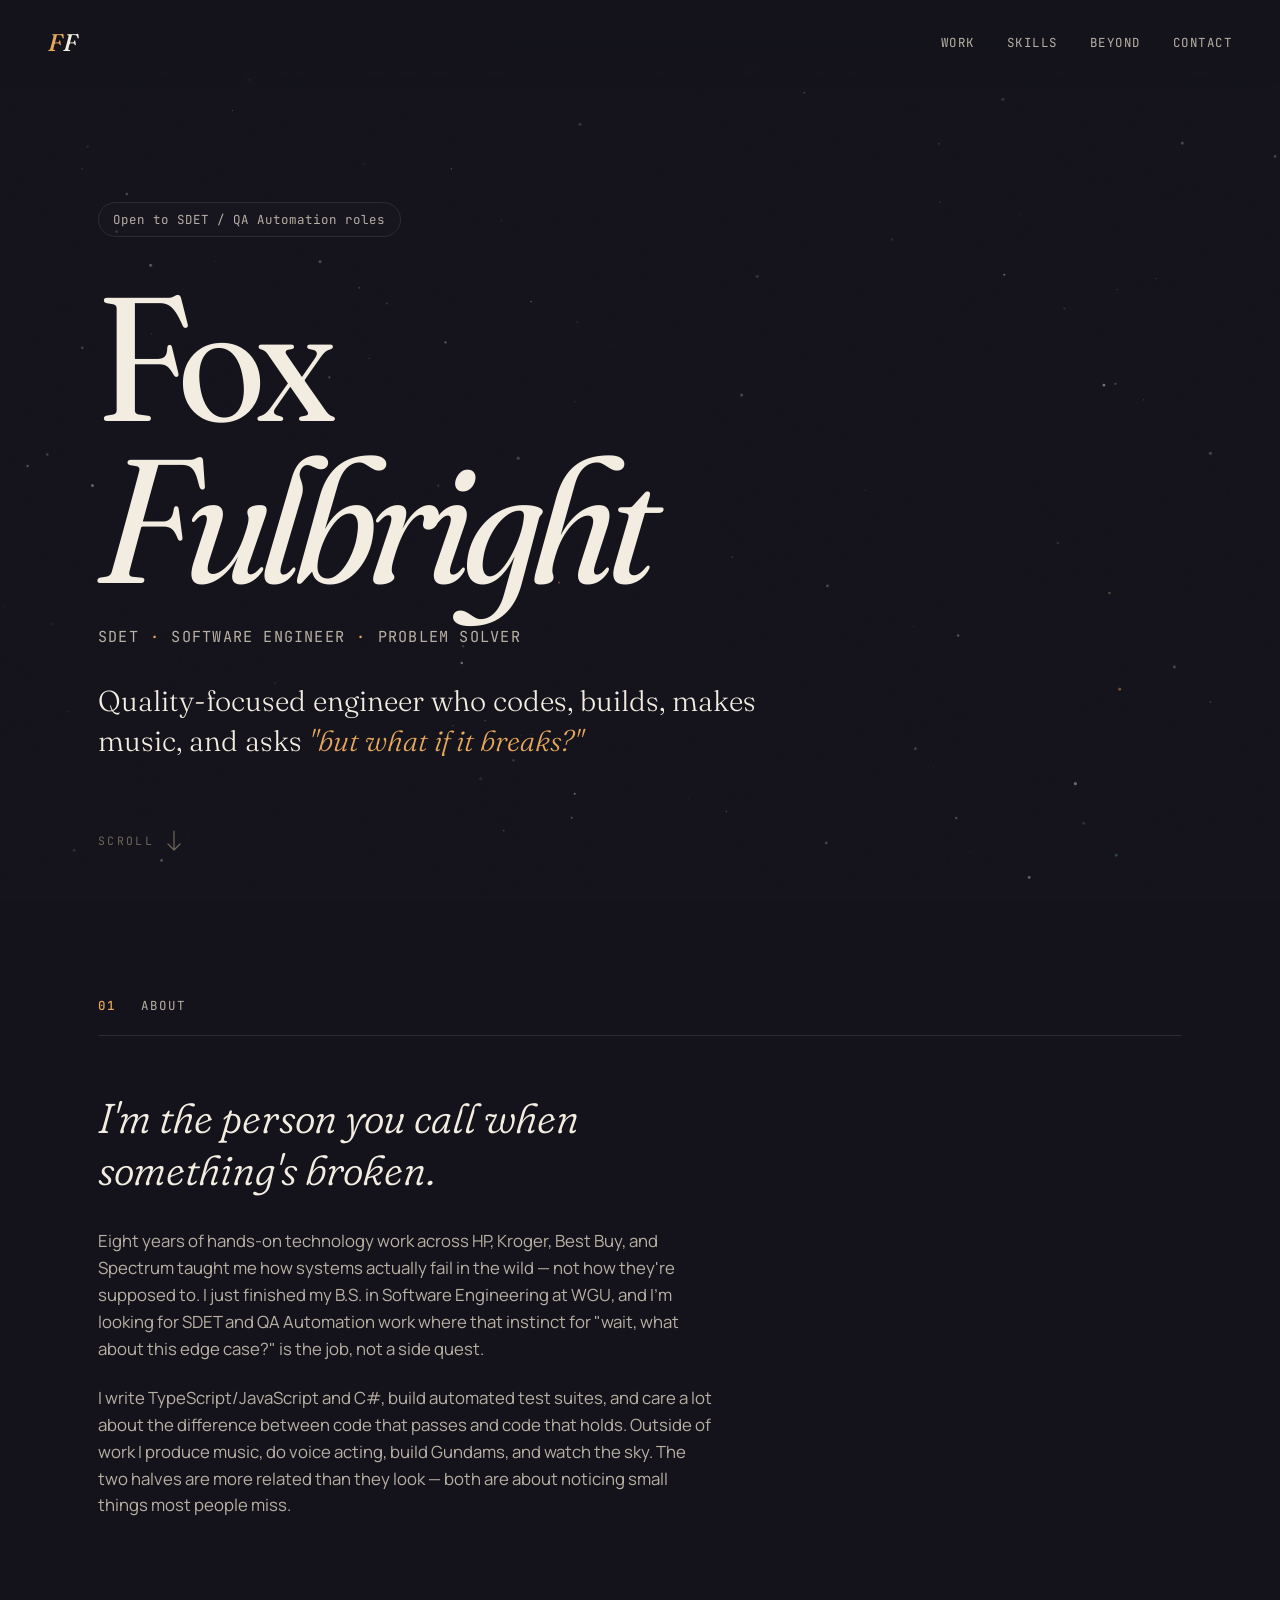
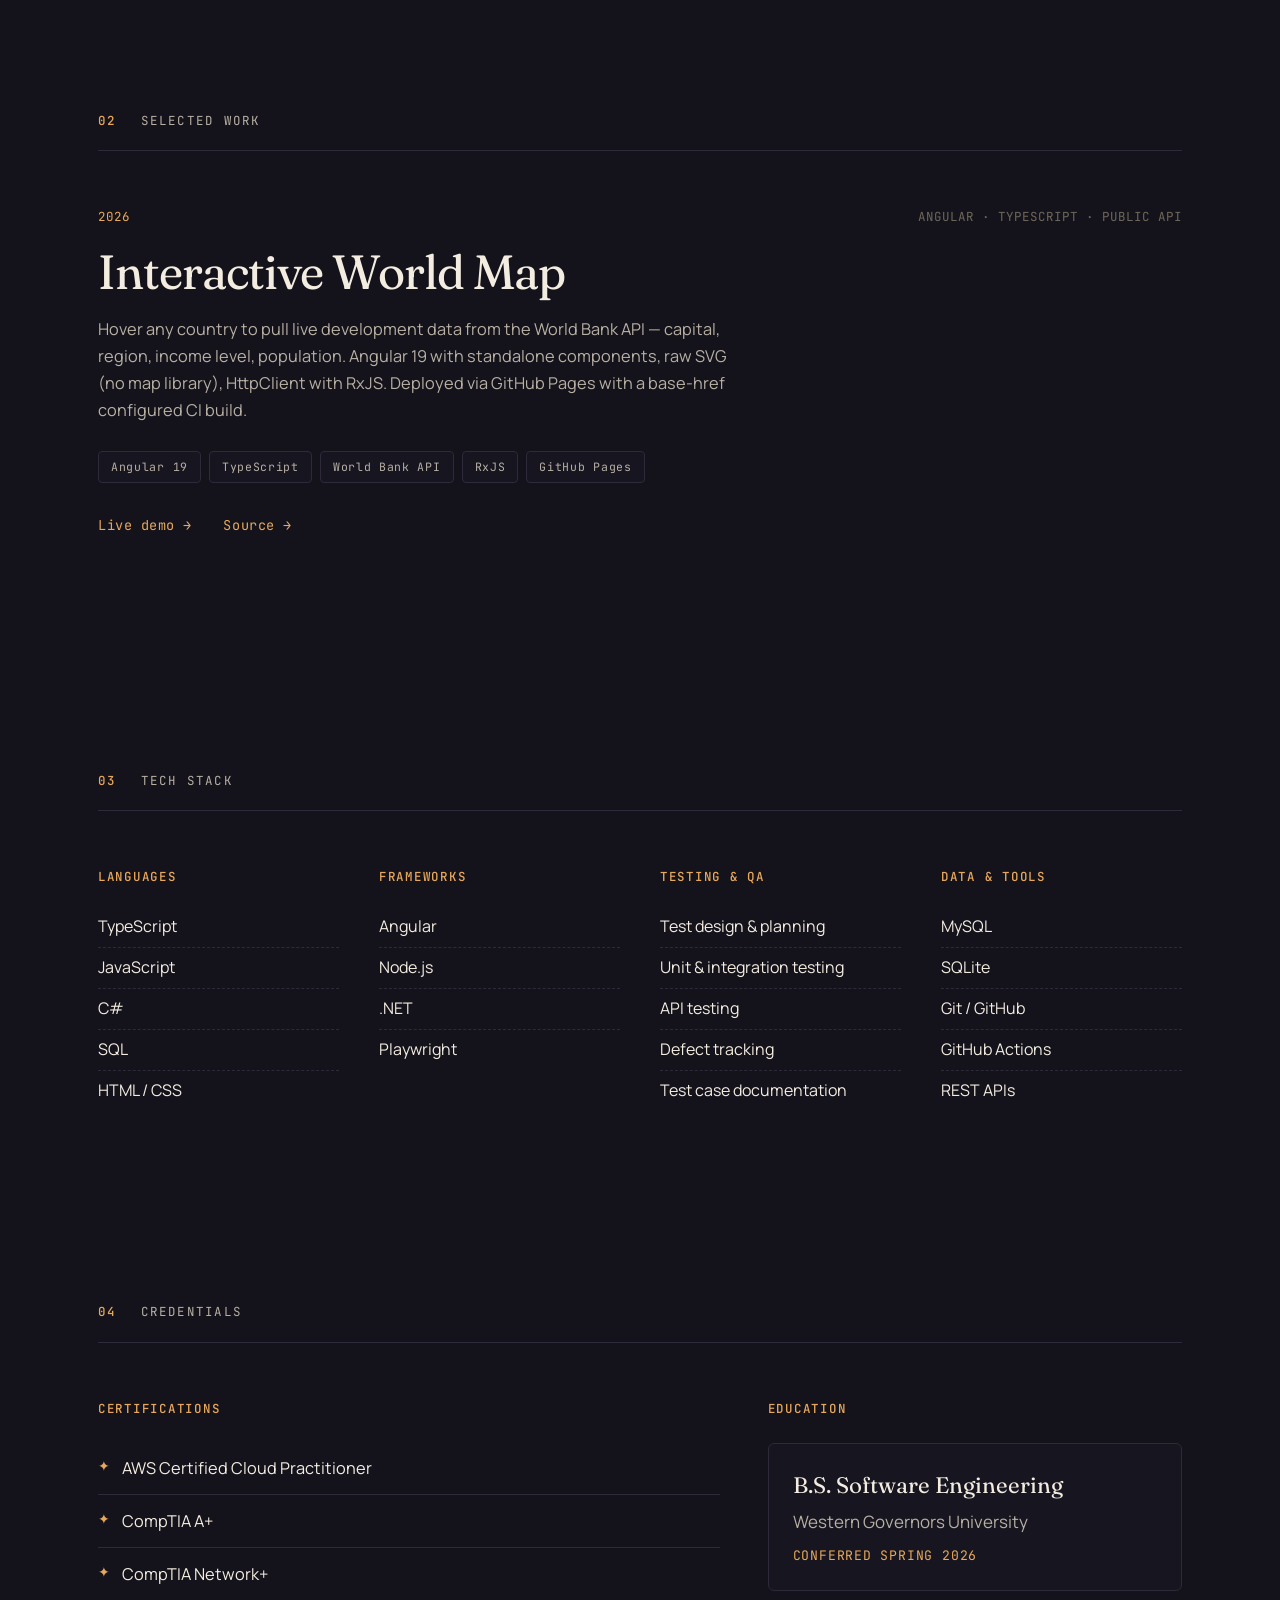
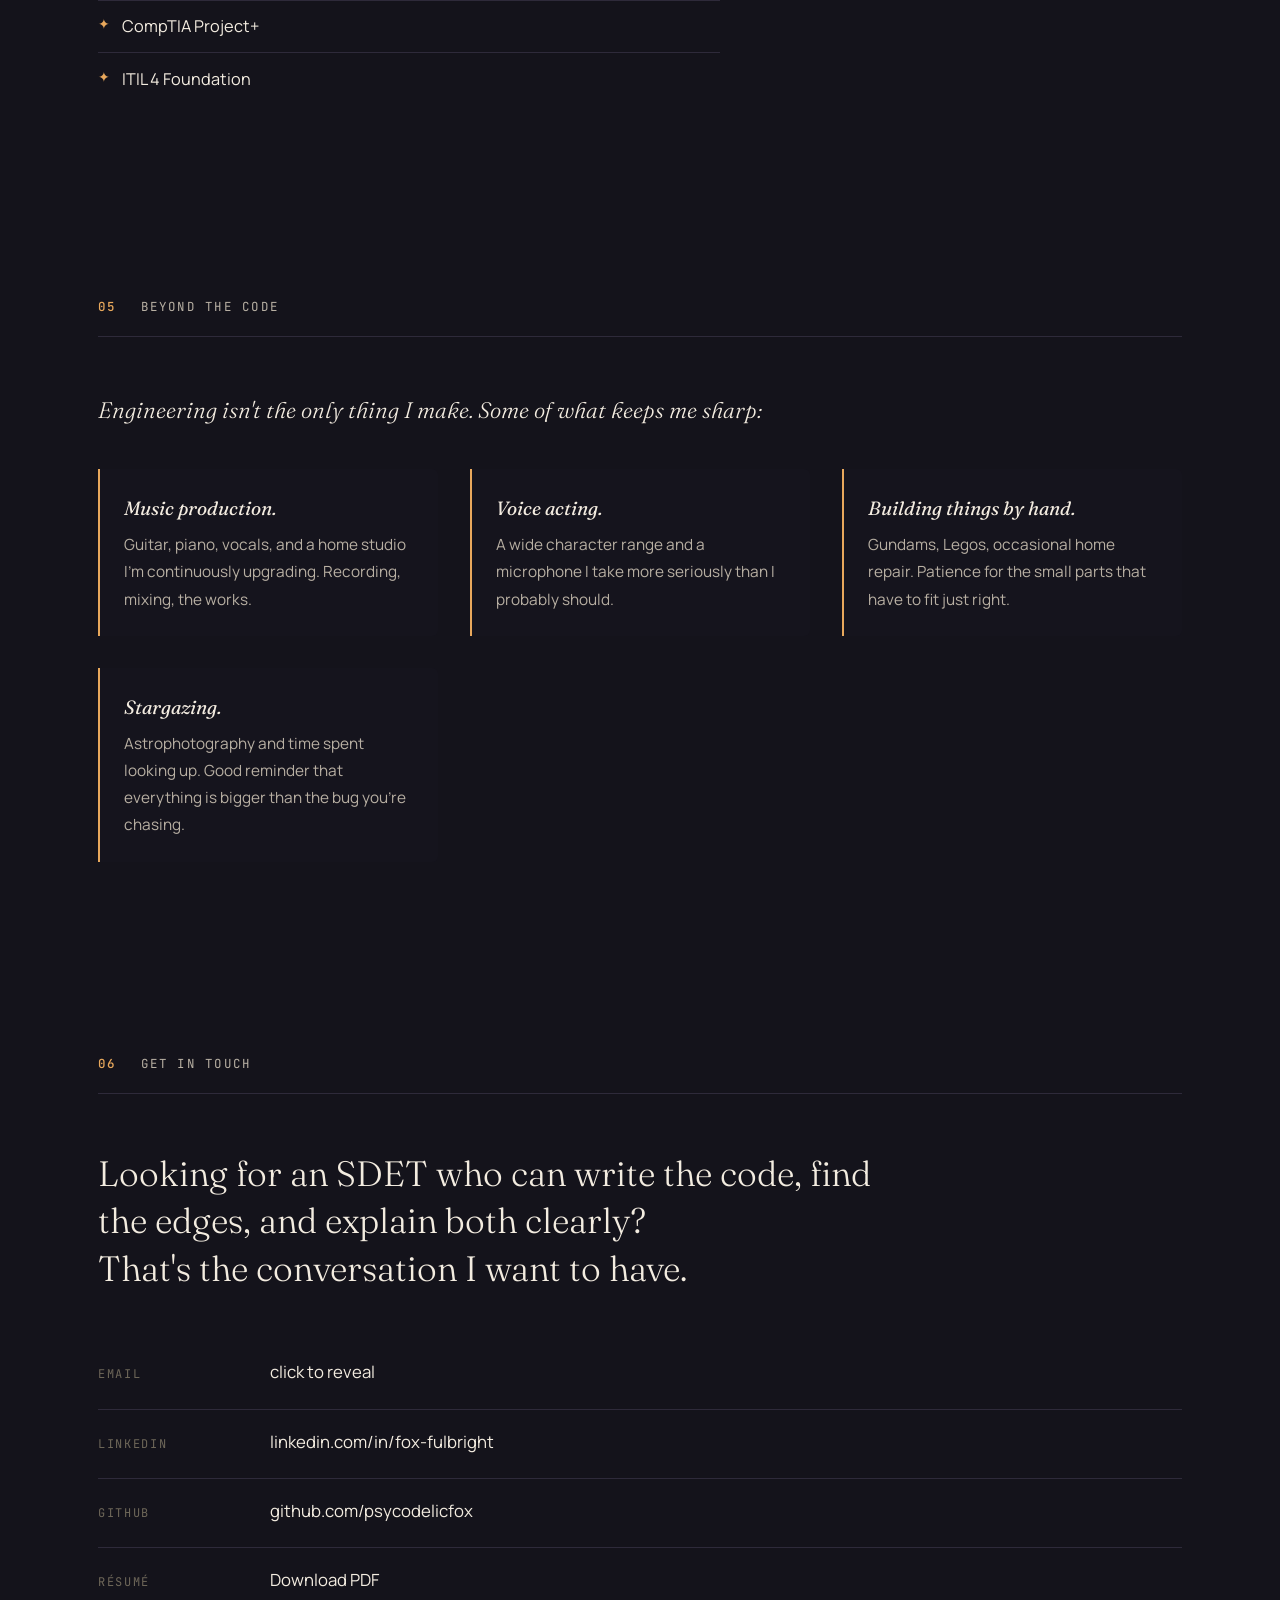
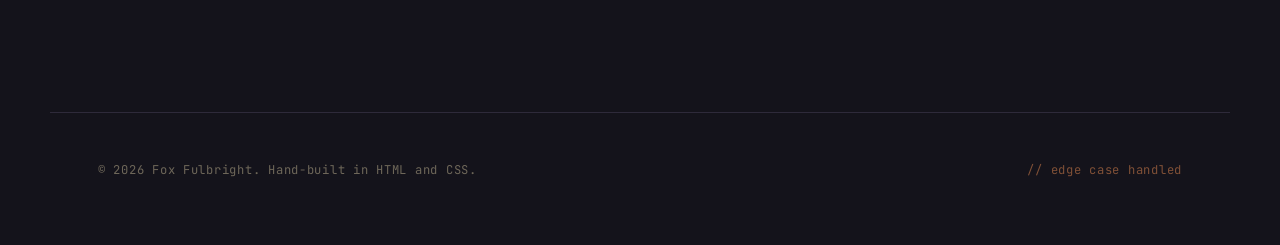
==== commit 88078329: "Merge branch 'main' of https://github.com/psycodelicfox/psycodelicfox.github.io" ====
--- a/index.html
+++ b/index.html
@@ -54,7 +54,7 @@
   </div>
   <h1 class="hero-name">
     <span class="line">Fox</span>
-    <span class="line">Fulbright<span class="period">.</span></span>
+    <span class="line">Fulbright</span>
   </h1>
   <p class="hero-roles">
     <span>SDET</span><span class="sep">·</span><span>Software Engineer</span><span class="sep">·</span><span>Problem Solver</span>
@@ -85,7 +85,7 @@
       Eight years of hands-on technology work across HP, Kroger, Best Buy, and Spectrum taught me how systems actually fail in the wild — not how they're supposed to. I just finished my B.S. in Software Engineering at WGU, and I'm looking for SDET and QA Automation work where that instinct for "wait, what about this edge case?" is the job, not a side quest.
     </p>
     <p>
-      I write TypeScript and Java, build automated test suites, and care a lot about the difference between code that passes and code that holds. Outside of work I produce music, do voice acting, build Gundams, and watch the sky. The two halves are more related than they look — both are about noticing small things most people miss.
+      I write TypeScript/JavaScript and C#, build automated test suites, and care a lot about the difference between code that passes and code that holds. Outside of work I produce music, do voice acting, build Gundams, and watch the sky. The two halves are more related than they look — both are about noticing small things most people miss.
     </p>
   </div>
 </section>
@@ -96,27 +96,6 @@
     <span class="num">02</span>
     <span>Selected Work</span>
   </div>
-
-  <article class="project">
-    <div class="project-meta">
-      <span class="project-year">2026</span>
-      <span class="project-tag">TypeScript · Trading · AI</span>
-    </div>
-    <h3 class="project-title">tradierbot</h3>
-    <p class="project-blurb">
-      An AI-assisted options trading bot built on the Tradier brokerage API. Combines technical analysis with Claude API decision-making, a backtesting engine, and configurable strategy parameters. The kind of project where one off-by-one error costs real money — so I cared a lot about the test cases.
-    </p>
-    <ul class="project-stack">
-      <li>TypeScript</li>
-      <li>Claude API</li>
-      <li>Tradier API</li>
-      <li>Backtesting Engine</li>
-    </ul>
-    <div class="project-links">
-      <a href="https://github.com/psycodelicfox/tradierbot" class="link-arrow">Source on GitHub <span>→</span></a>
-    </div>
-  </article>
-
   <article class="project">
     <div class="project-meta">
       <span class="project-year">2026</span>
@@ -152,7 +131,6 @@
       <ul>
         <li>TypeScript</li>
         <li>JavaScript</li>
-        <li>Java</li>
         <li>C#</li>
         <li>SQL</li>
         <li>HTML / CSS</li>
@@ -164,6 +142,7 @@
         <li>Angular</li>
         <li>Node.js</li>
         <li>.NET</li>
+        <li>Playwright</li>
       </ul>
     </div>
     <div class="skill-col">
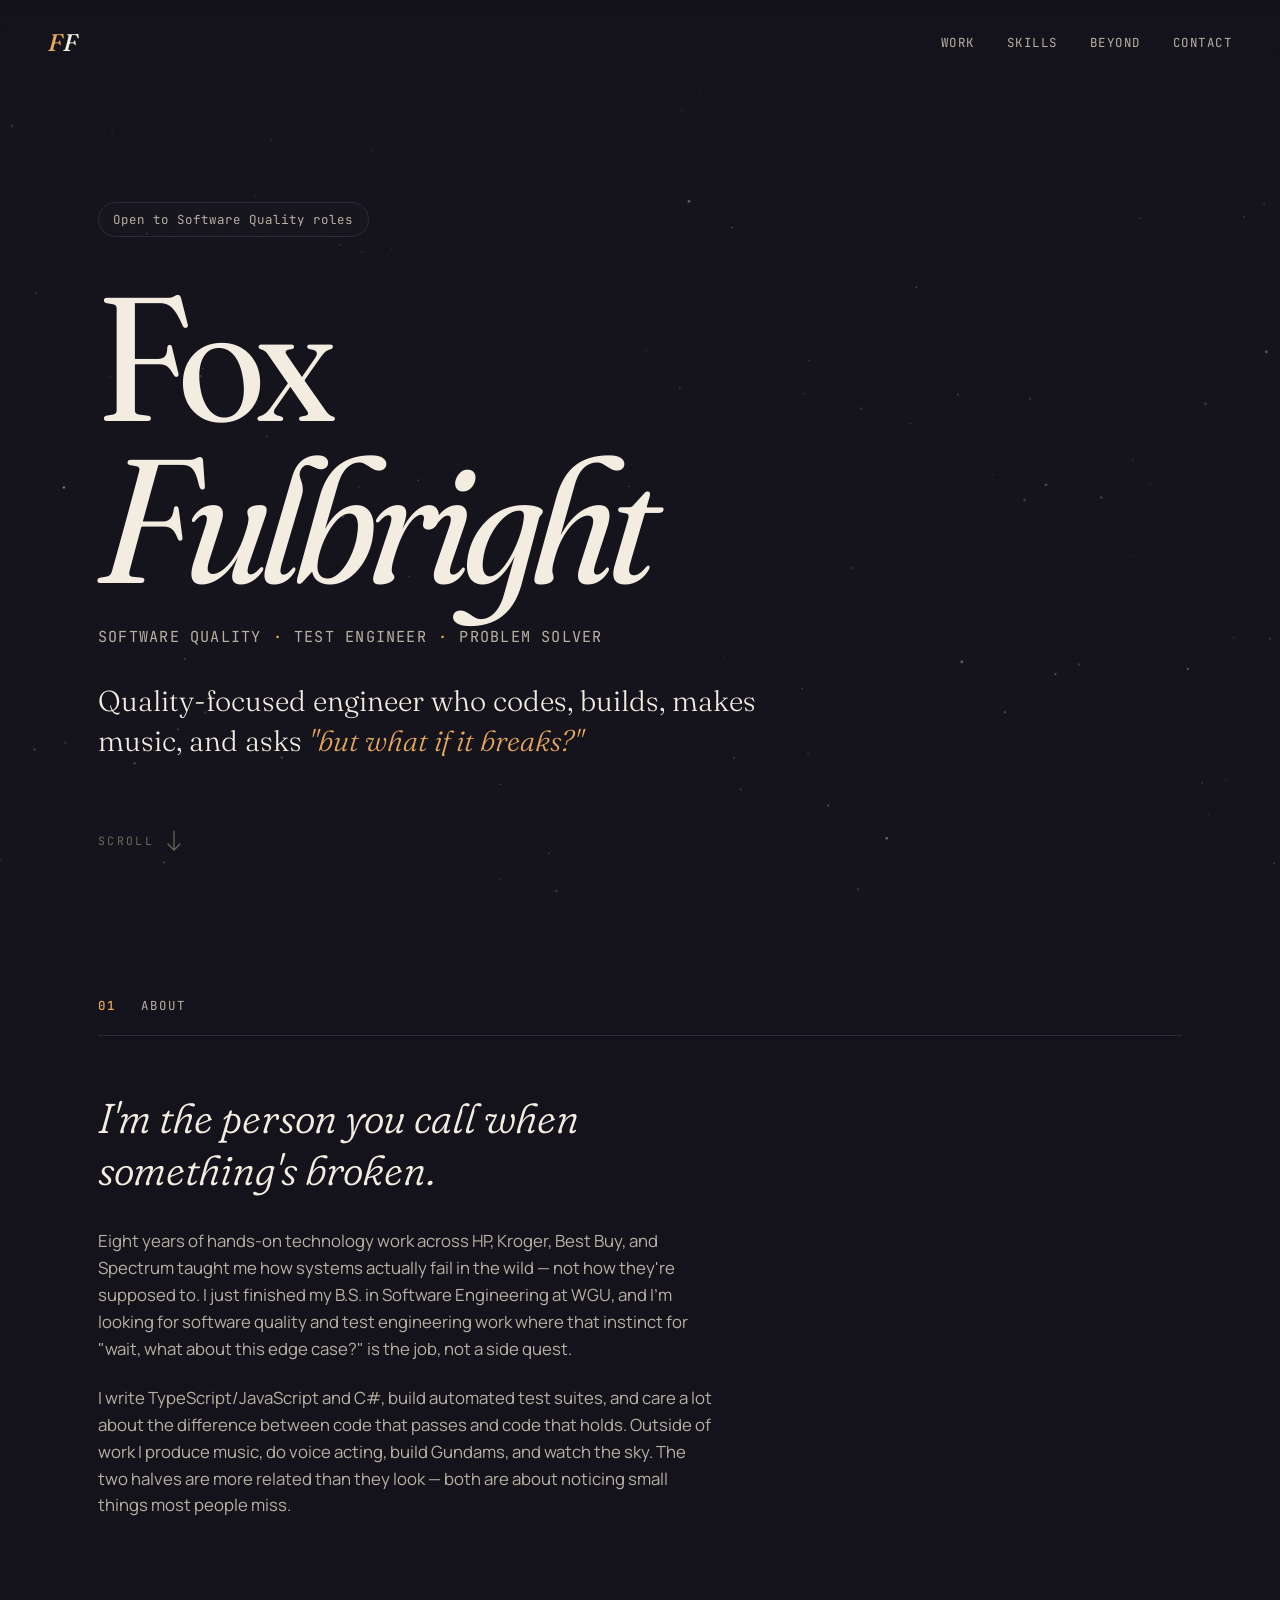
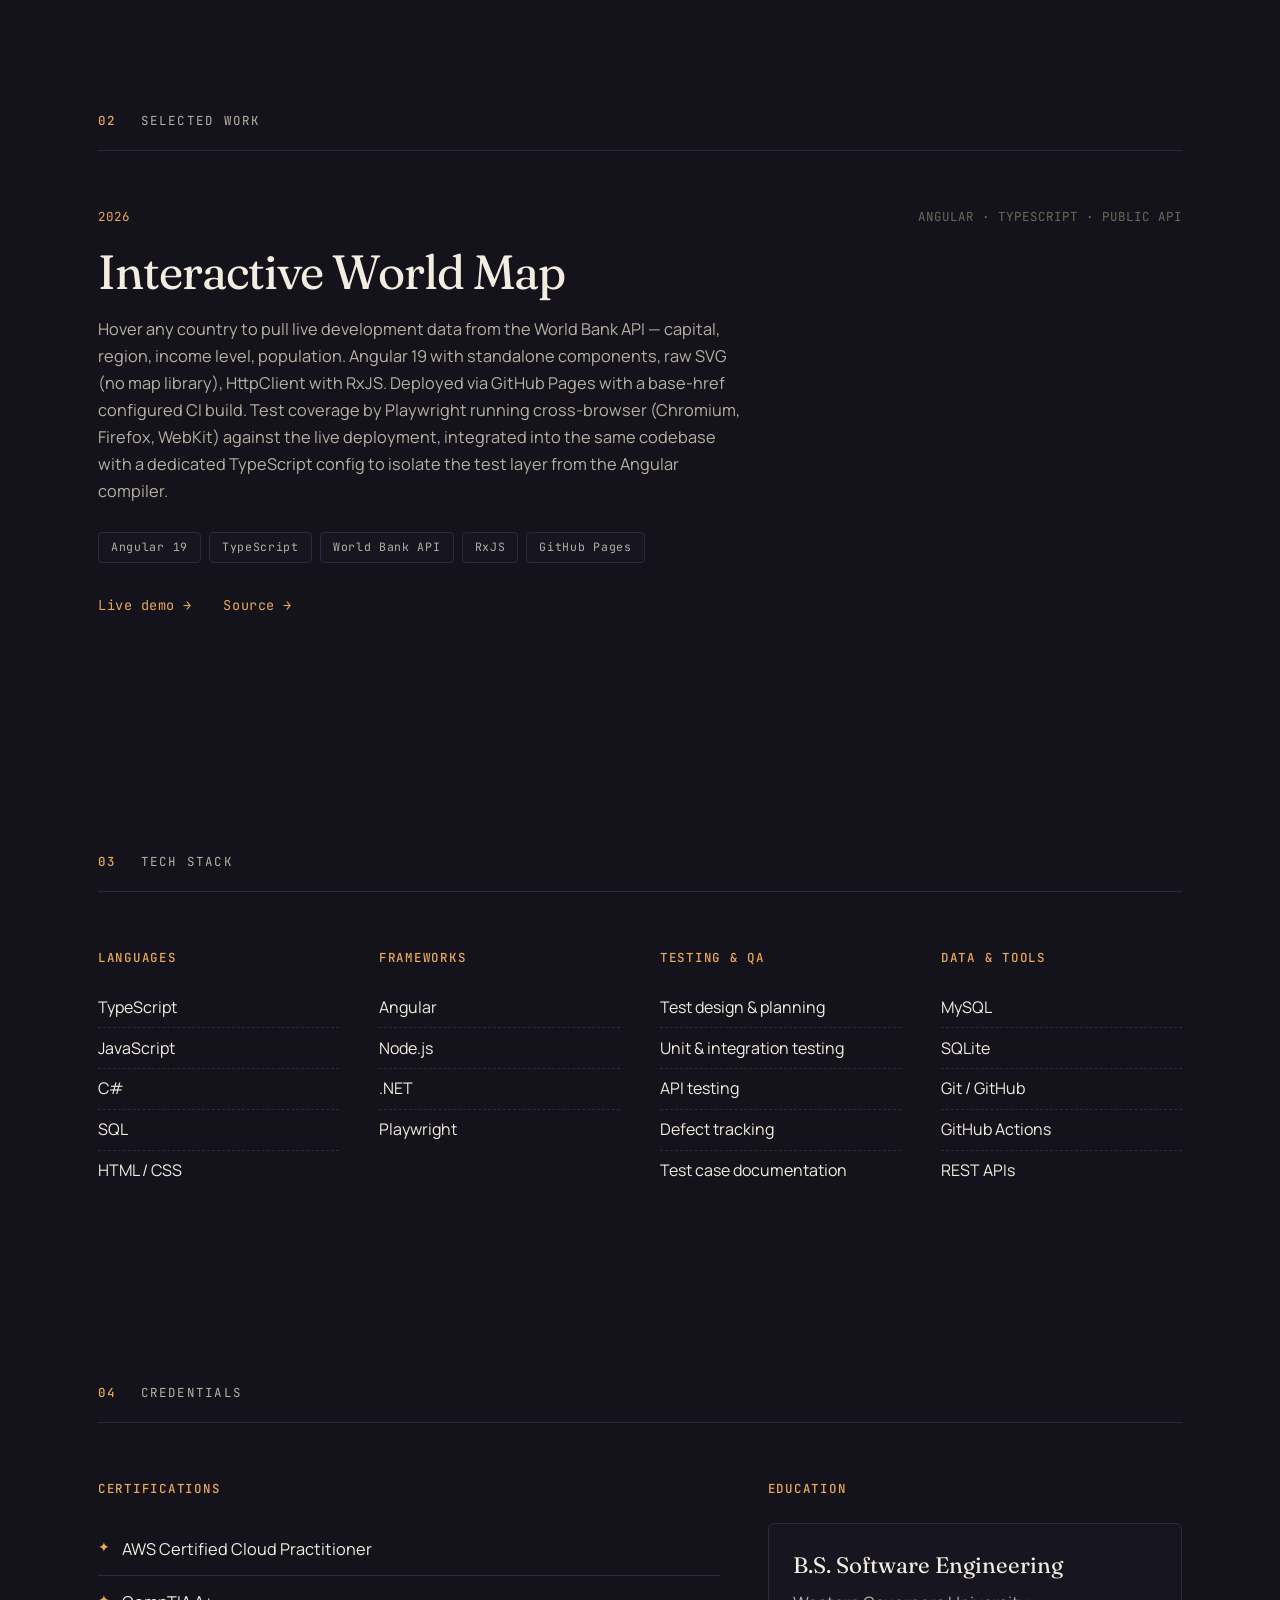
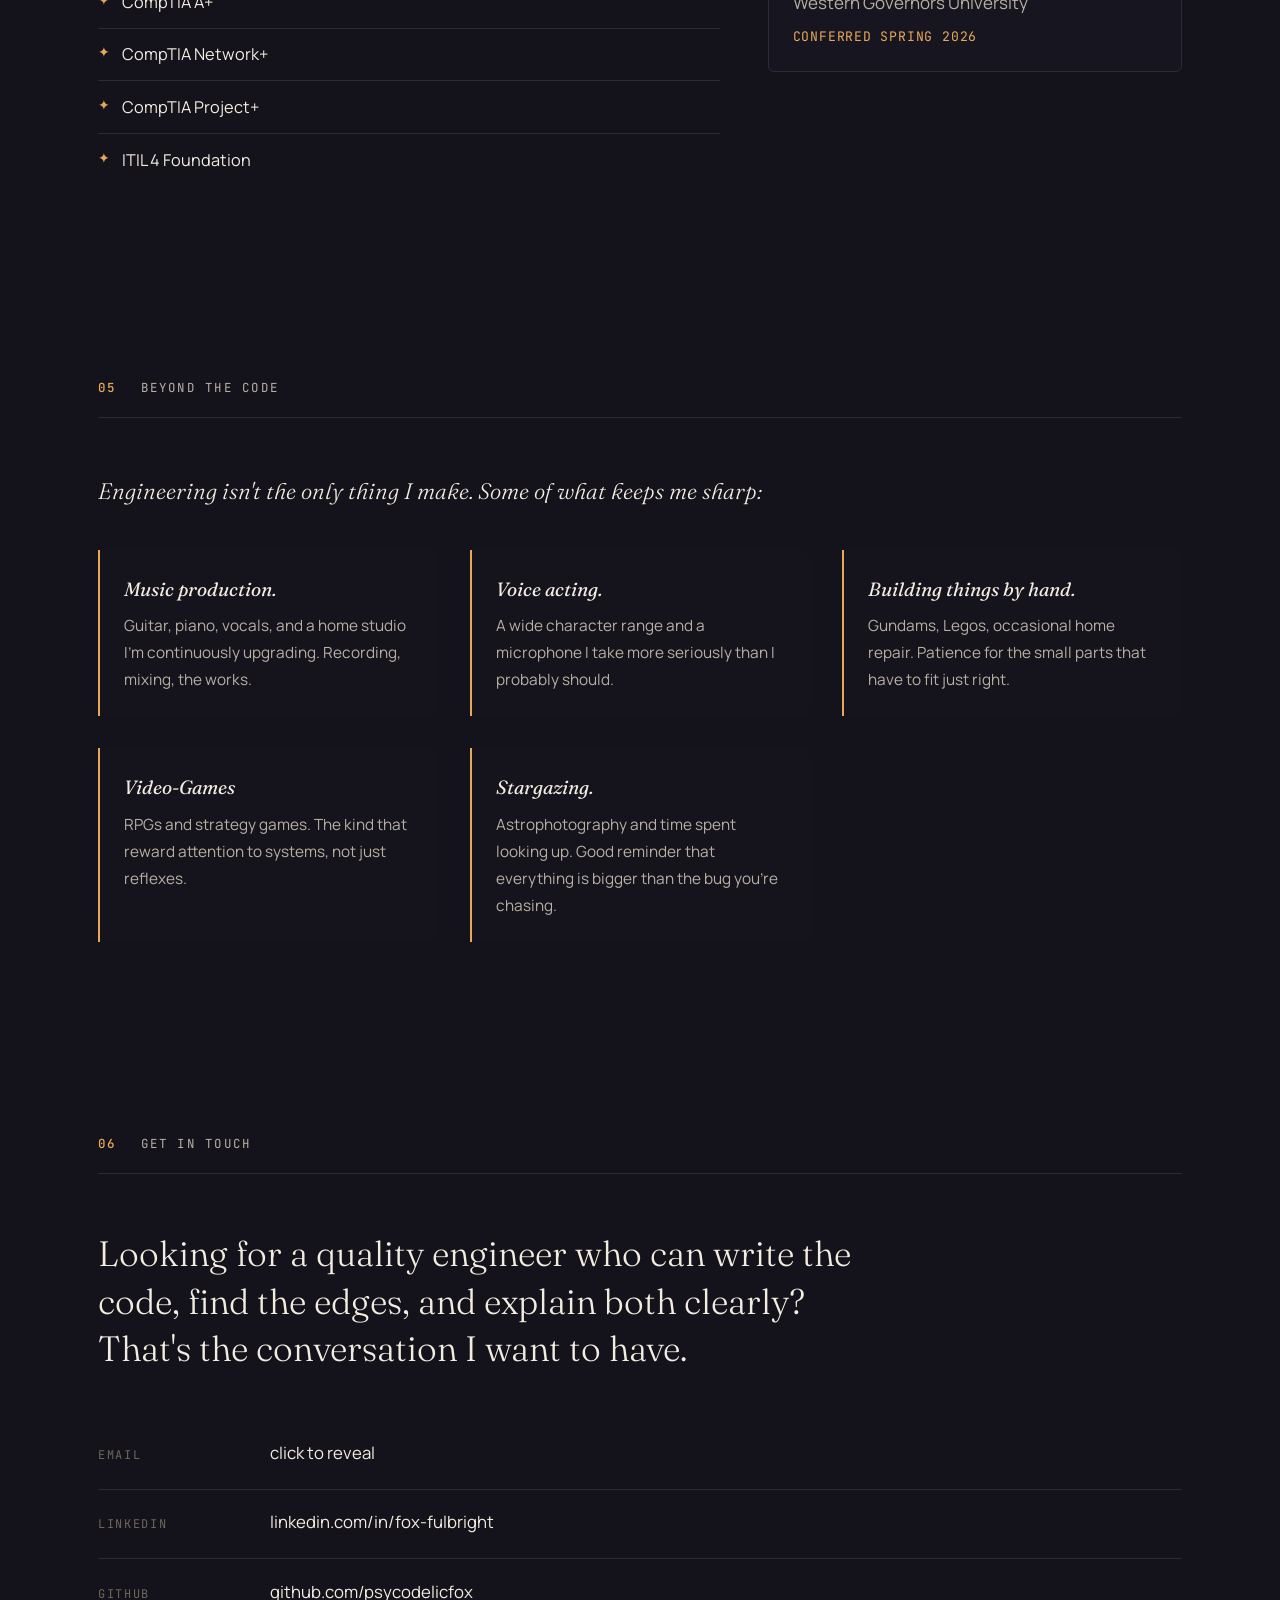
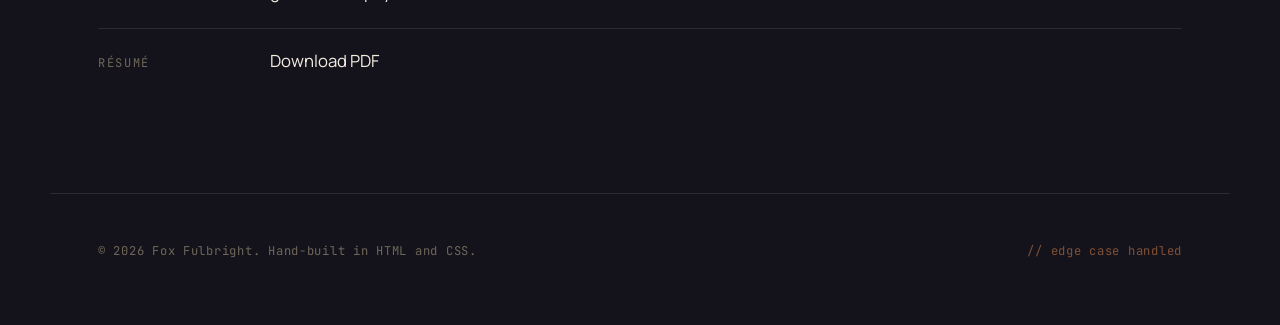
==== commit b1560895: "Update title and descriptions for clarity on software quality roles" ====
--- a/index.html
+++ b/index.html
@@ -3,13 +3,13 @@
 <head>
 <meta charset="UTF-8">
 <meta name="viewport" content="width=device-width, initial-scale=1.0">
-<title>Fox Fulbright — SDET & Software Engineer</title>
-<meta name="description" content="Fox Fulbright — SDET, Software Engineer, and problem solver. Currently looking for SDET / QA Automation roles. Based in Kentucky, open to remote.">
+<title>Fox Fulbright — Software Quality Engineer</title>
+<meta name="description" content="Fox Fulbright — SDET, Software Engineer, and problem solver. Currently looking for Software Quality, QA, or Test Engineer roles. Based in Kentucky, open to remote, hybrid, or on-site near Louisville/Frankfort.">
 <meta name="author" content="Fox Fulbright">
 
 <!-- Open Graph for shares -->
 <!-- Open Graph for shares -->
-<meta property="og:title" content="Fox Fulbright — SDET & Software Engineer">
+<meta property="og:title" content="Fox Fulbright — Software Quality Engineer">
 <meta property="og:description" content="Quality-focused engineer who codes, builds, makes music, and asks 'but what if it breaks?'">
 <meta property="og:type" content="website">
 <meta property="og:url" content="https://psycodelicfox.github.io/">
@@ -20,7 +20,7 @@
 
 <!-- Twitter Card (LinkedIn sometimes reads this as fallback) -->
 <meta name="twitter:card" content="summary_large_image">
-<meta name="twitter:title" content="Fox Fulbright — SDET & Software Engineer">
+<meta name="twitter:title" content="Fox Fulbright — Software Quality Engineer">
 <meta name="twitter:description" content="Quality-focused engineer who codes, builds, makes music, and asks 'but what if it breaks?'">
 <meta name="twitter:image" content="https://psycodelicfox.github.io/og-image.png">
 
@@ -50,14 +50,14 @@
 <!-- HERO -->
 <section class="hero">
   <div class="hero-status">
-    Open to SDET / QA Automation roles
+    Open to Software Quality roles
   </div>
   <h1 class="hero-name">
     <span class="line">Fox</span>
     <span class="line">Fulbright</span>
   </h1>
   <p class="hero-roles">
-    <span>SDET</span><span class="sep">·</span><span>Software Engineer</span><span class="sep">·</span><span>Problem Solver</span>
+    <span>Software Quality</span><span class="sep">·</span><span>Test Engineer</span><span class="sep">·</span><span>Problem Solver</span>
   </p>
   <p class="hero-tagline">
     Quality-focused engineer who codes, builds, makes music, and asks
@@ -82,7 +82,7 @@
       I'm the person you call when something's broken.
     </p>
     <p>
-      Eight years of hands-on technology work across HP, Kroger, Best Buy, and Spectrum taught me how systems actually fail in the wild — not how they're supposed to. I just finished my B.S. in Software Engineering at WGU, and I'm looking for SDET and QA Automation work where that instinct for "wait, what about this edge case?" is the job, not a side quest.
+      Eight years of hands-on technology work across HP, Kroger, Best Buy, and Spectrum taught me how systems actually fail in the wild — not how they're supposed to. I just finished my B.S. in Software Engineering at WGU, and I'm looking for software quality and test engineering work where that instinct for "wait, what about this edge case?" is the job, not a side quest.
     </p>
     <p>
       I write TypeScript/JavaScript and C#, build automated test suites, and care a lot about the difference between code that passes and code that holds. Outside of work I produce music, do voice acting, build Gundams, and watch the sky. The two halves are more related than they look — both are about noticing small things most people miss.
@@ -104,6 +104,7 @@
     <h3 class="project-title">Interactive World Map</h3>
     <p class="project-blurb">
       Hover any country to pull live development data from the World Bank API — capital, region, income level, population. Angular 19 with standalone components, raw SVG (no map library), HttpClient with RxJS. Deployed via GitHub Pages with a base-href configured CI build.
+      Test coverage by Playwright running cross-browser (Chromium, Firefox, WebKit) against the live deployment, integrated into the same codebase with a dedicated TypeScript config to isolate the test layer from the Angular compiler.
     </p>
     <ul class="project-stack">
       <li>Angular 19</li>
@@ -220,6 +221,10 @@
         <span>Gundams, Legos, occasional home repair. Patience for the small parts that have to fit just right.</span>
       </li>
       <li>
+        <span class="beyond-label">Video-Games</span>
+        <span>RPGs and strategy games. The kind that reward attention to systems, not just reflexes.</span>
+      </li>
+      <li>
         <span class="beyond-label">Stargazing.</span>
         <span>Astrophotography and time spent looking up. Good reminder that everything is bigger than the bug you're chasing.</span>
       </li>
@@ -235,7 +240,7 @@
   </div>
   <div class="contact-body">
     <p class="contact-lede">
-      Looking for an SDET who can write the code, find the edges, and explain both clearly?
+      Looking for a quality engineer who can write the code, find the edges, and explain both clearly?
       <br>That's the conversation I want to have.
     </p>
     <ul class="contact-links">
